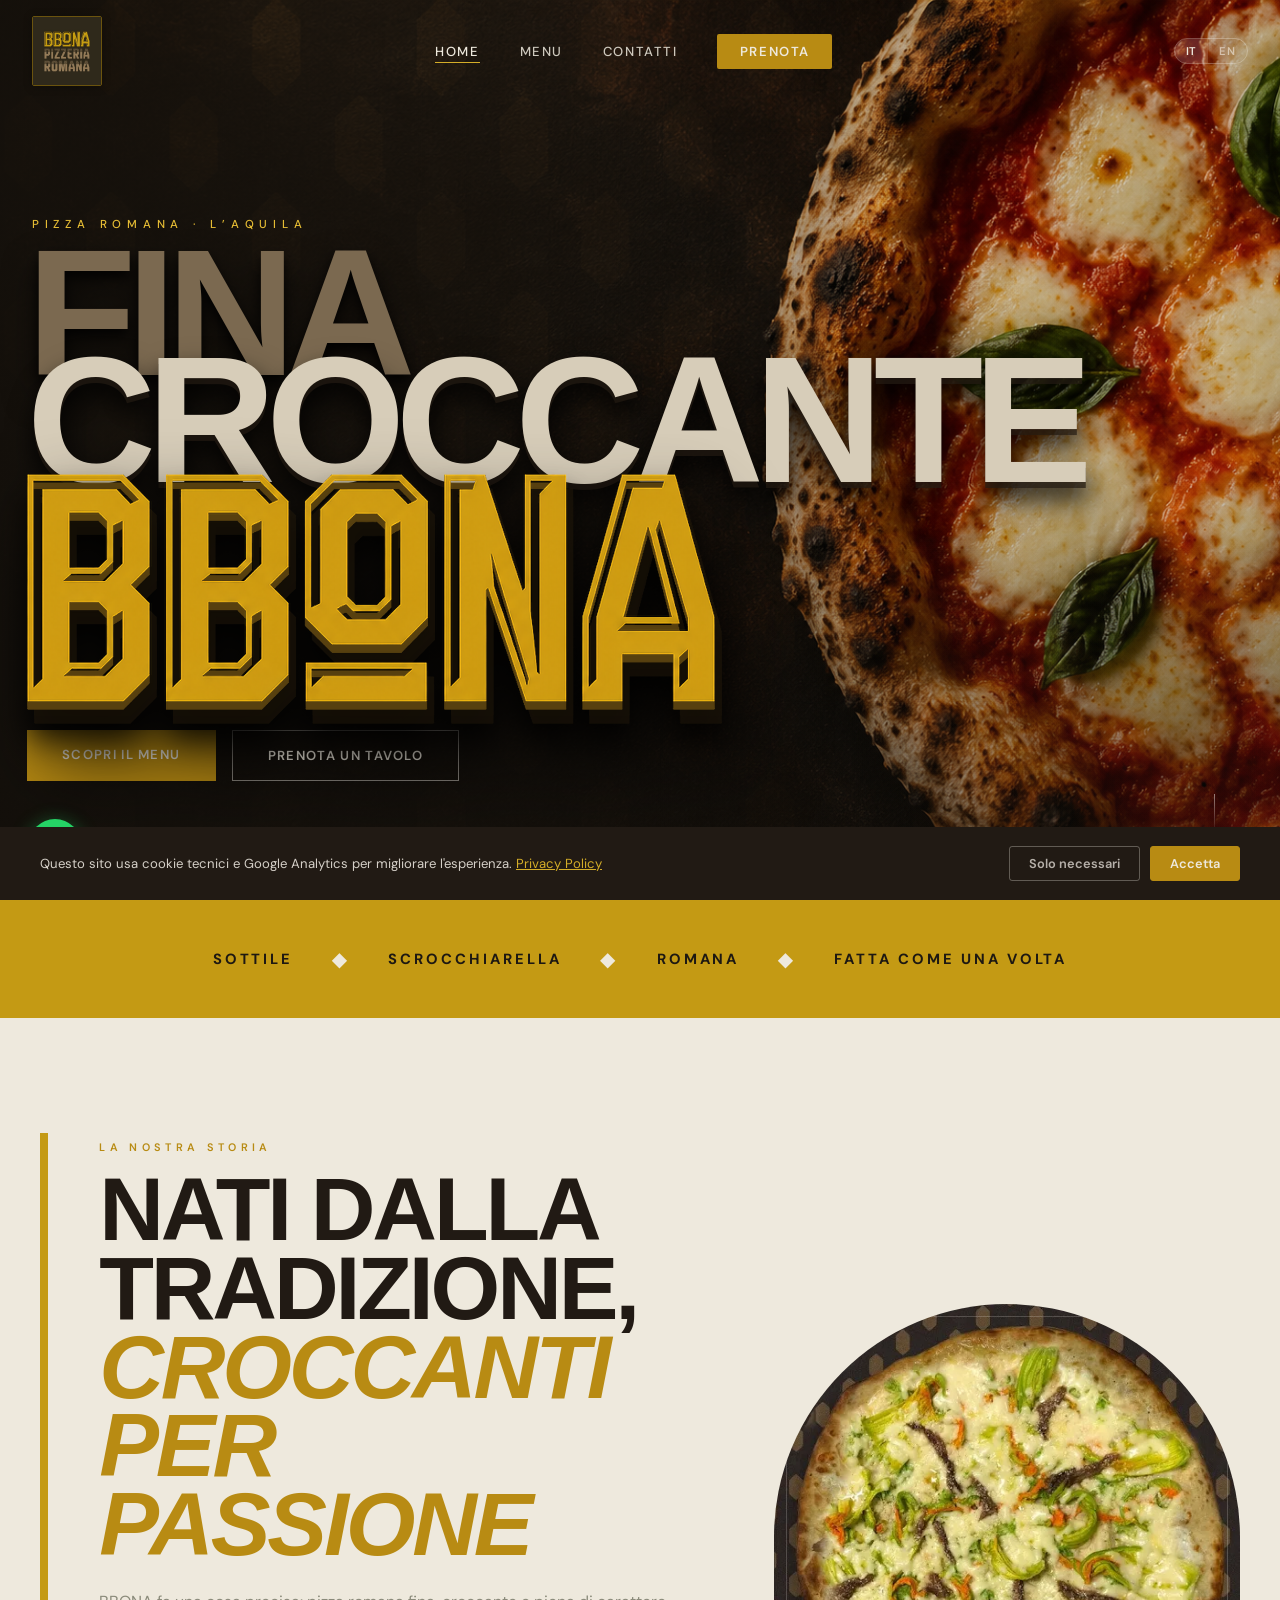
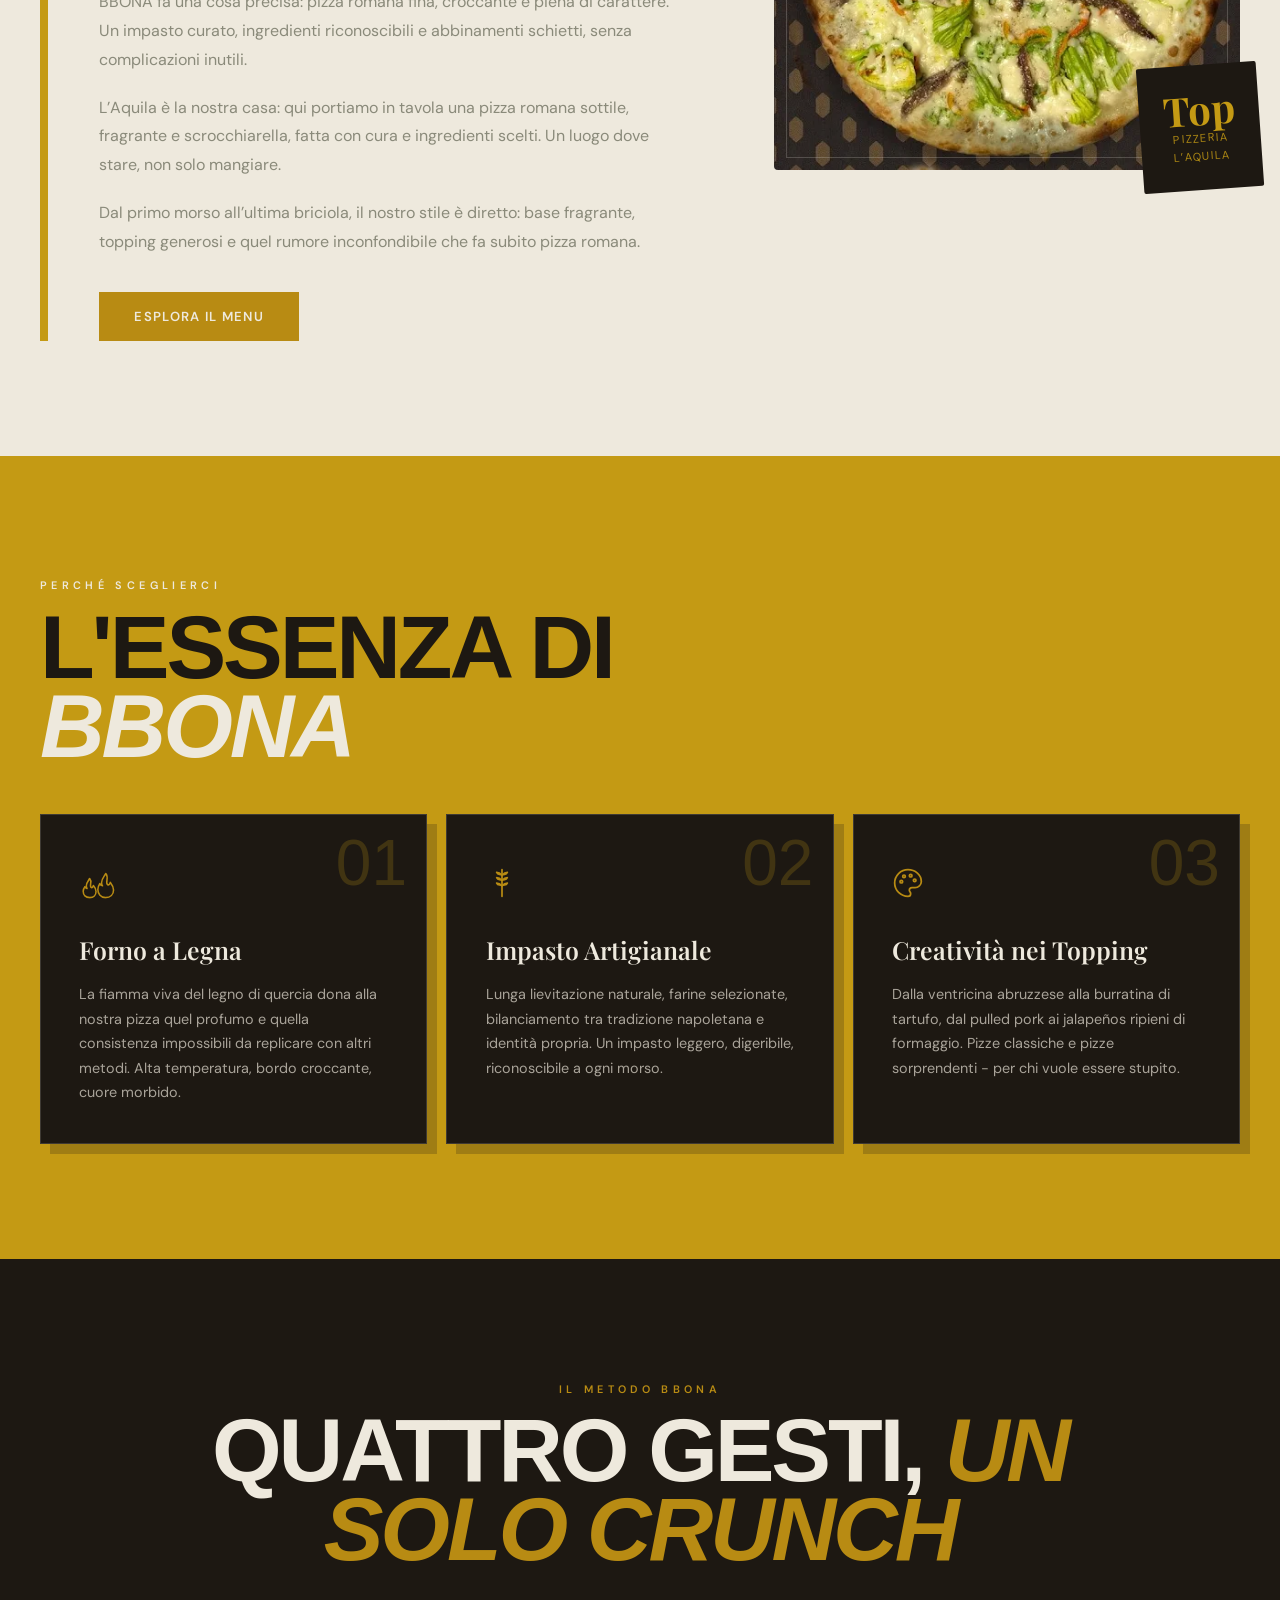
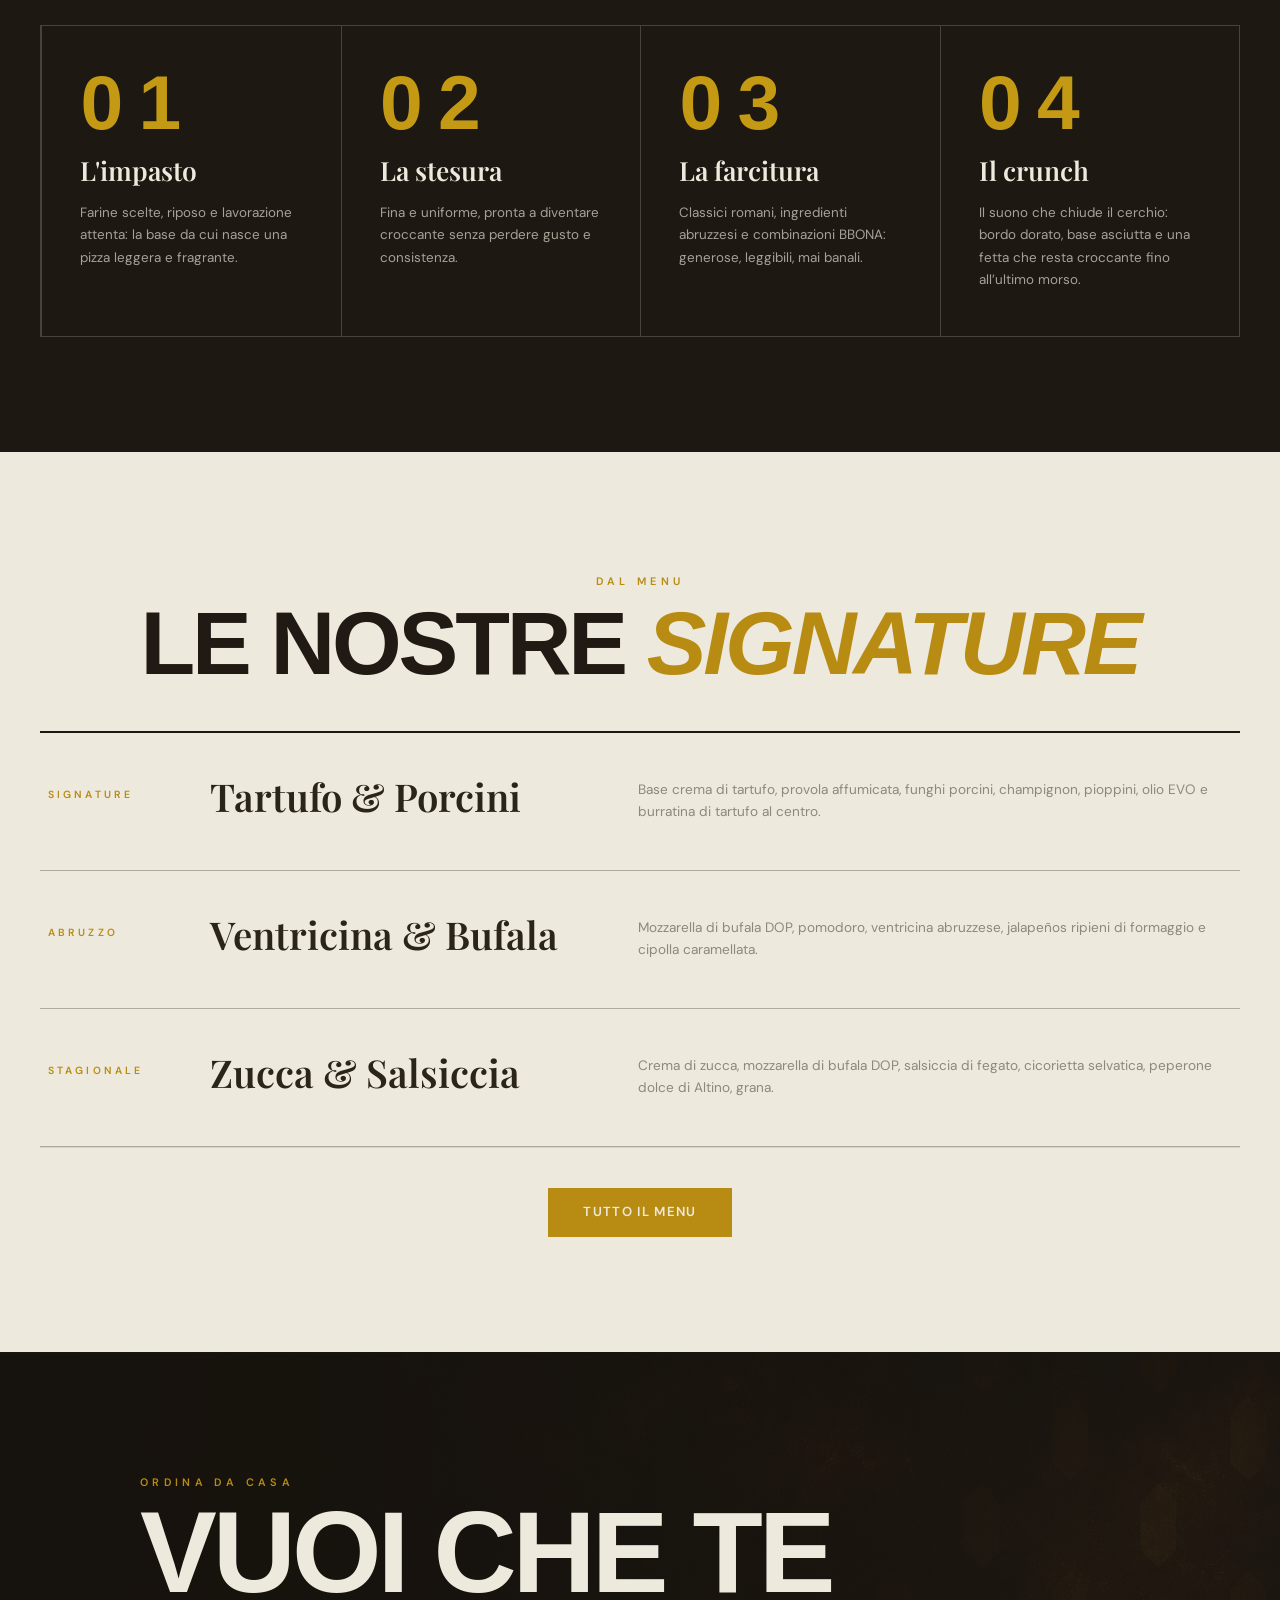
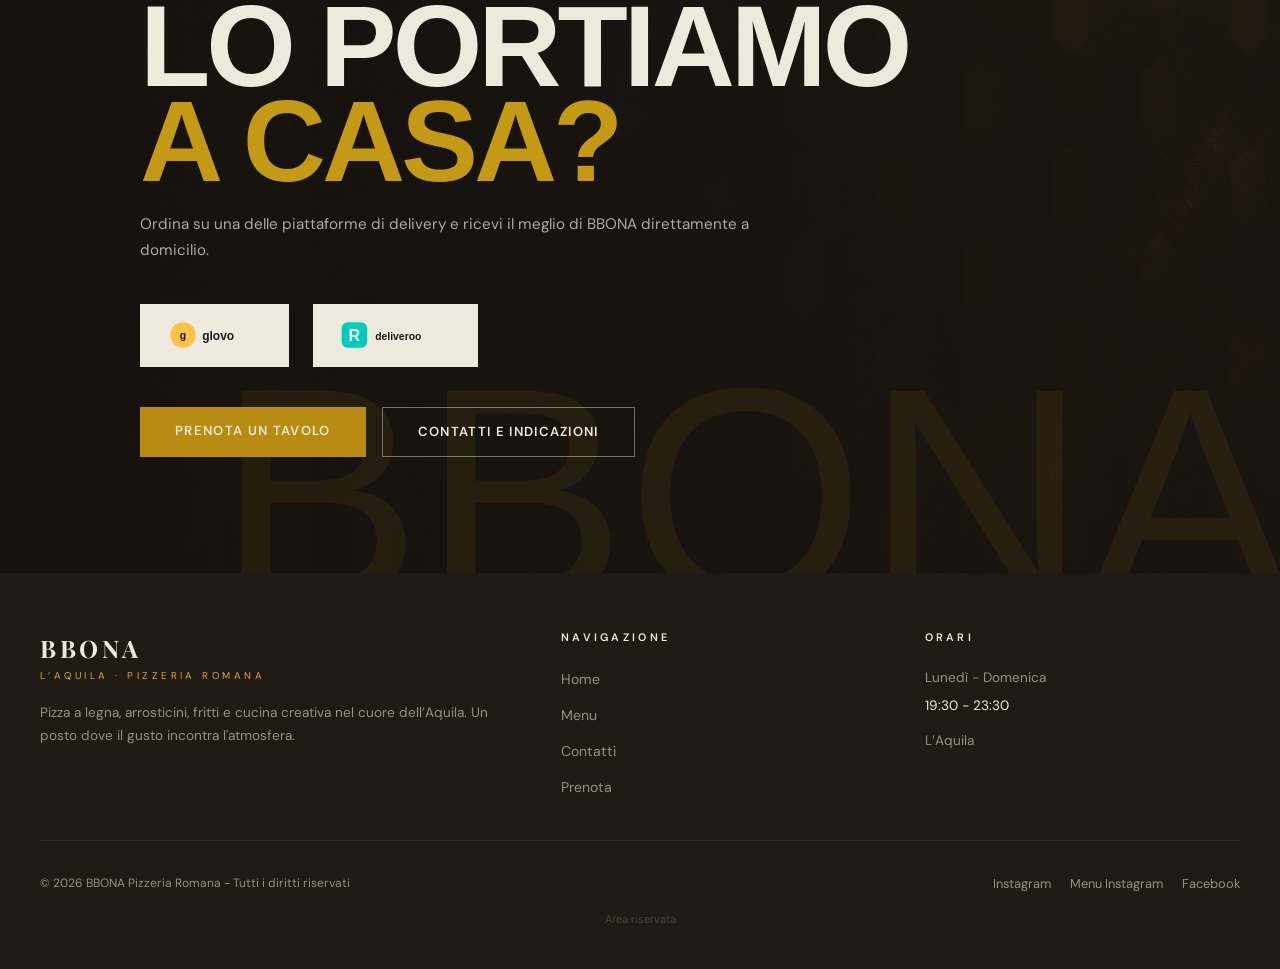
==== index.html @ 266c52f5 "Add files via upload" ====
<!DOCTYPE html>
<html lang="it">
<head>
  <meta charset="UTF-8" />
  <meta name="viewport" content="width=device-width, initial-scale=1.0" />

  <!-- SEO primario -->
  <title>BBONA Pizzeria Romana - Pizzeria Forno a Legna all’Aquila</title>
  <meta name="description" content="BBONA Pizzeria Romana: pizzeria gourmet all’Aquila. Pizza napoletana a legna, arrosticini abruzzesi, fritti e cucina creativa. Prenota chiamando il 0862 195 6991." />
  <meta name="keywords" content="pizzeria romana L'Aquila, pizza romana L'Aquila, pizza scrocchiarella, BBONA pizzeria romana" />
  <link rel="canonical" href="https://bbona-pizzeria-romana.vercel.app/index.html" />

  <!-- Open Graph (anteprima WhatsApp, Facebook, Telegram) -->
  <meta property="og:type"        content="restaurant" />
  <meta property="og:title"       content="BBONA Pizzeria Romana - Pizzeria Forno a Legna" />
  <meta property="og:description" content="Pizza napoletana a legna, arrosticini abruzzesi e cucina creativa all’Aquila." />
  <meta property="og:image"       content="https://bbona-pizzeria-romana.vercel.app/assets/home-hero-bbona.png" />
  <meta property="og:image:secure_url" content="https://bbona-pizzeria-romana.vercel.app/assets/home-hero-bbona.png" />
  <meta property="og:image:type"  content="image/jpeg" />
  <meta property="og:image:width" content="1200" />
  <meta property="og:image:height" content="630" />
  <meta property="og:url"         content="https://bbona-pizzeria-romana.vercel.app/index.html" />
  <meta property="og:locale"      content="it_IT" />
  <meta property="og:locale:alternate" content="en_US" />

  <!-- Twitter Card -->
  <meta name="twitter:card"        content="summary_large_image" />
  <meta name="twitter:title"       content="BBONA Pizzeria Romana - Pizzeria Forno a Legna" />
  <meta name="twitter:description" content="Pizza napoletana a legna e arrosticini al centro di L’Aquila." />
  <meta name="twitter:image"       content="https://bbona-pizzeria-romana.vercel.app/assets/home-hero-bbona.png" />

  <!-- Schema.org Restaurant -->
  <script type="application/ld+json">
  {
    "@context": "https://schema.org",
    "@type": "Restaurant",
    "name": "BBONA Pizzeria Romana",
    "telephone": "+3908621956991",
    "description": "Pizzeria con forno a legna, arrosticini abruzzesi e cucina creativa all’Aquila.",
    "url": "https://bbona-pizzeria-romana.vercel.app/",
    "sameAs": [
      "https://deliveroo.it/it/menu/laquila/laquila/bbona-pizzeria-romana",
      "https://glovoapp.com/it/it/laquila/stores/bbona-pizzeria-romana-qaq"
    ],
    "servesCuisine": ["Pizza Napoletana", "Cucina Abruzzese", "Cucina Italiana"],
    "priceRange": "€€",
    "address": {
      "@type": "PostalAddress",
      "addressLocality": "L’Aquila",
      "postalCode": "67100",
      "addressRegion": "Abruzzo",
      "addressCountry": "IT"
    },
    "geo": {
      "@type": "GeoCoordinates",
      "latitude": 42.3498,
      "longitude": 13.3995
    },
    "openingHoursSpecification": [
      {
        "@type": "OpeningHoursSpecification",
        "dayOfWeek": ["Monday","Tuesday","Wednesday","Thursday","Friday","Saturday","Sunday"],
        "opens": "19:30",
        "closes": "23:30"
      }
    ],
    "menu": "https://bbona-pizzeria-romana.vercel.app/menu.html",
    "acceptsReservations": true,
    "image": "https://bbona-pizzeria-romana.vercel.app/assets/home-hero-bbona.png"
  }
  </script>

  <!-- Performance: preconnect -->
  <link rel="preconnect" href="https://fonts.googleapis.com" />
  <link rel="preconnect" href="https://fonts.gstatic.com" crossorigin />
  <link rel="preconnect" href="https://www.gstatic.com" />

  <!-- Font -->
  <link rel="stylesheet" href="https://fonts.googleapis.com/css2?family=Playfair+Display:ital,wght@0,400;0,600;0,700;1,400;1,600&family=DM+Sans:wght@300;400;500;600&display=swap" />

  <!-- Stili -->
  <link rel="stylesheet" href="css/style.css?v=20260720d" />

  <!-- Preload immagine hero (above the fold) -->
  <link rel="preload" as="image" href="assets/home-hero-bbona.png" type="image/png" />
</head>
<body class="home-page">

<!-- WhatsApp button fisso -->
<a href="tel:+3908621956991" class="whatsapp-btn" aria-label="Chiama BBONA allo 0862 195 6991">
  <svg viewBox="0 0 24 24" xmlns="http://www.w3.org/2000/svg">
    <path d="M17.472 14.382c-.297-.149-1.758-.867-2.03-.967-.273-.099-.471-.148-.67.15-.197.297-.767.966-.94 1.164-.173.199-.347.223-.644.075-.297-.15-1.255-.463-2.39-1.475-.883-.788-1.48-1.761-1.653-2.059-.173-.297-.018-.458.13-.606.134-.133.298-.347.446-.52.149-.174.198-.298.298-.497.099-.198.05-.371-.025-.52-.075-.149-.669-1.612-.916-2.207-.242-.579-.487-.5-.669-.51-.173-.008-.371-.01-.57-.01-.198 0-.52.074-.792.372-.272.297-1.04 1.016-1.04 2.479 0 1.462 1.065 2.875 1.213 3.074.149.198 2.096 3.2 5.077 4.487.709.306 1.262.489 1.694.625.712.227 1.36.195 1.871.118.571-.085 1.758-.719 2.006-1.413.248-.694.248-1.289.173-1.413-.074-.124-.272-.198-.57-.347m-5.421 7.403h-.004a9.87 9.87 0 01-5.031-1.378l-.361-.214-3.741.982.998-3.648-.235-.374a9.86 9.86 0 01-1.51-5.26c.001-5.45 4.436-9.884 9.888-9.884 2.64 0 5.122 1.03 6.988 2.898a9.825 9.825 0 012.893 6.994c-.003 5.45-4.437 9.884-9.885 9.884m8.413-18.297A11.815 11.815 0 0012.05 0C5.495 0 .16 5.335.157 11.892c0 2.096.547 4.142 1.588 5.945L.057 24l6.305-1.654a11.882 11.882 0 005.683 1.448h.005c6.554 0 11.89-5.335 11.893-11.893a11.821 11.821 0 00-3.48-8.413z"/>
  </svg>
</a>

<!-- ═══ NAVBAR ═══ -->
<nav class="navbar" id="navbar">
  <a href="index.html" class="navbar__logo" aria-label="BBONA Pizzeria Romana - Home">
    <img src="assets/bbona-logo.jpg" alt="BBONA Pizzeria Romana" class="navbar__logo-img" />
  </a>
  <ul class="navbar__links" id="nav-links">
    <button class="navbar__close" id="nav-close" aria-label="Chiudi menu">&#x2715;</button>
    <li><a href="index.html" data-it="Home" data-en="Home">Home</a></li>
    <li><a href="menu.html" data-it="Menu" data-en="Menu">Menu</a></li>
    <li><a href="contatti.html" data-it="Contatti" data-en="Contact">Contatti</a></li>
    <li><a href="contatti.html" class="navbar__cta" data-it="Prenota" data-en="Book">Prenota</a></li>
  </ul>
  <div class="lang-toggle" aria-label="Scegli lingua">
    <button data-lang="it" class="active">IT</button>
    <button data-lang="en">EN</button>
  </div>
  <button class="navbar__burger" id="burger" type="button" aria-label="Apri menu" aria-controls="nav-links" aria-expanded="false">
    <span></span><span></span><span></span>
  </button>
</nav>

<!-- ═══ HERO ═══ -->
<section class="hero hero--photo" id="hero">
  <!-- WebP con fallback JPEG -->
  <style>
    .hero--photo {
      background-image: url('assets/home-hero-bbona.png');
    }
    @supports (background-image: url('x.webp')) {
      .hero--photo { background-image: url('assets/home-hero-bbona.png'); }
    }
    @media (max-width: 600px) {
      .hero--photo { background-image: url('assets/home-hero-bbona.png') !important; }
      @supports (background-image: url('x.webp')) {
        .hero--photo { background-image: url('assets/home-hero-bbona.png') !important; }
      }
    }
  </style>
  <div class="hero__overlay"></div>
  <div class="hero__content hero__content--photo">
    <h1 class="sr-only">BBONA Pizzeria Romana</h1>
    <p class="hero__eyebrow" data-it="Pizza romana · L’Aquila" data-en="Roman pizza · L’Aquila">Pizza romana · L’Aquila</p>
    <div class="bbona-hero-claim" aria-label="Fina Croccante BBONA">
      <span class="bbona-hero-claim__back" data-it="Fina" data-en="Thin">Fina</span>
      <span class="bbona-hero-claim__mid" data-it="Croccante" data-en="Crispy">Croccante</span>
      <span class="bbona-hero-claim__front" aria-label="BBONA">
        <img src="assets/bbona-wordmark-new-2k.png" alt="BBONA" class="bbona-hero-wordmark">
      </span>
    </div>
    <div class="hero__actions">
      <a href="menu.html" class="btn btn--primary" data-it="Scopri il Menu" data-en="Explore the Menu">Scopri il Menu</a>
      <a href="contatti.html" class="btn btn--outline" data-it="Prenota un Tavolo" data-en="Book a Table">Prenota un Tavolo</a>
    </div>
  </div>
  <div class="hero__scroll-hint">
    <div class="hero__scroll-line"></div>
    <span data-it="Scopri" data-en="Scroll">Scopri</span>
  </div>
</section>

<div class="bbona-manifesto" aria-label="Identità BBONA">
  <span data-it="Sottile" data-en="Thin">Sottile</span><i>◆</i>
  <span data-it="Scrocchiarella" data-en="Crispy">Scrocchiarella</span><i>◆</i>
  <span data-it="Romana" data-en="Roman">Romana</span><i>◆</i>
  <span data-it="Fatta come una volta" data-en="Made the old-fashioned way">Fatta come una volta</span>
</div>

<!-- ═══ STORIA ═══ -->
<section class="section section--mid">
  <div class="section__inner">
    <div class="storia reveal">
      <div class="storia__text">
        <span class="section__label" data-it="La nostra storia" data-en="Our Story">La nostra storia</span>
        <h2 class="section__title"><span data-it="Nati dalla tradizione," data-en="Born from tradition,">Nati dalla tradizione,</span><br><em data-it="croccanti per passione" data-en="crispy by passion">croccanti per passione</em></h2>
        <p data-it="BBONA fa una cosa precisa: pizza romana fina, croccante e piena di carattere. Un impasto curato, ingredienti riconoscibili e abbinamenti schietti, senza complicazioni inutili." data-en="BBONA does one thing with purpose: thin, crisp Roman pizza full of character. Carefully made dough, recognisable ingredients and straightforward combinations.">BBONA fa una cosa precisa: pizza romana fina, croccante e piena di carattere. Un impasto curato, ingredienti riconoscibili e abbinamenti schietti, senza complicazioni inutili.</p>
        <p data-it="L’Aquila è la nostra casa: qui portiamo in tavola una pizza romana sottile, fragrante e scrocchiarella, fatta con cura e ingredienti scelti. Un luogo dove stare, non solo mangiare." data-en="L’Aquila is our home: here we serve thin, fragrant and crispy Roman pizza, made with care and selected ingredients. A place to stay, not just eat.">L’Aquila è la nostra casa: qui portiamo in tavola una pizza romana sottile, fragrante e scrocchiarella, fatta con cura e ingredienti scelti. Un luogo dove stare, non solo mangiare.</p>
        <p data-it="Dal primo morso all’ultima briciola, il nostro stile è diretto: base fragrante, topping generosi e quel rumore inconfondibile che fa subito pizza romana." data-en="From the first bite to the last crumb, our style is direct: a fragrant base, generous toppings and that unmistakable crunch of Roman pizza.">Dal primo morso all’ultima briciola, il nostro stile è diretto: base fragrante, topping generosi e quel rumore inconfondibile che fa subito pizza romana.</p>
        <a href="menu.html" class="btn btn--primary" style="margin-top: 1rem; display: inline-block;" data-it="Esplora il Menu" data-en="Explore the Menu">Esplora il Menu</a>
      </div>
      <div class="storia__visual">
        <div class="storia__img-frame" id="pizza-frame">
          <style>
            #pizza-frame {
              background-image: url('assets/bbona-pizza.webp');
              background-size: cover;
              background-position: center;
            }
            @supports (background-image: url('x.webp')) {
              #pizza-frame { background-image: url('assets/bbona-pizza.webp'); }
            }
          </style>
        </div>
        <div class="storia__badge">
          <div class="storia__badge-num">Top</div>
          <div class="storia__badge-text"><span data-it="Pizzeria" data-en="Pizzeria">Pizzeria</span><br>L’Aquila</div>
        </div>
      </div>
    </div>
  </div>
</section>

<!-- ═══ PUNTI DI FORZA ═══ -->
<section class="section section--dark">
  <div class="section__inner">
    <div style="text-align: center; margin-bottom: 1rem;" class="reveal">
      <span class="section__label" data-it="Perché sceglierci" data-en="Why Choose Us">Perché sceglierci</span>
      <h2 class="section__title" style="color: var(--crema);"><span data-it="L'essenza di " data-en="The Essence of ">L'essenza di </span><em>BBONA</em></h2>
    </div>
    <div class="punti reveal">
      <div class="punto">
        <div class="punto__icon"><svg class="icon" style="width:2.4rem;height:1.8rem;"><use href="#icon-flames"/></svg></div>
        <h3 class="punto__title" data-it="Forno a Legna" data-en="BBONA-Fired Oven">Forno a Legna</h3>
        <p class="punto__text" data-it="La fiamma viva del legno di quercia dona alla nostra pizza quel profumo e quella consistenza impossibili da replicare con altri metodi. Alta temperatura, bordo croccante, cuore morbido." data-en="The live flame of oak wood gives our pizza an aroma and texture that other methods simply cannot replicate. High heat, crisp edge, soft center.">La fiamma viva del legno di quercia dona alla nostra pizza quel profumo e quella consistenza impossibili da replicare con altri metodi. Alta temperatura, bordo croccante, cuore morbido.</p>
      </div>
      <div class="punto">
        <div class="punto__icon"><svg class="icon"><use href="#icon-wheat"/></svg></div>
        <h3 class="punto__title" data-it="Impasto Artigianale" data-en="Artisanal Dough">Impasto Artigianale</h3>
        <p class="punto__text" data-it="Lunga lievitazione naturale, farine selezionate, bilanciamento tra tradizione napoletana e identità propria. Un impasto leggero, digeribile, riconoscibile a ogni morso." data-en="Long natural fermentation, selected flours, and a balance between Neapolitan tradition and our own identity. A light, digestible dough you recognize at every bite.">Lunga lievitazione naturale, farine selezionate, bilanciamento tra tradizione napoletana e identità propria. Un impasto leggero, digeribile, riconoscibile a ogni morso.</p>
      </div>
      <div class="punto">
        <div class="punto__icon"><svg class="icon"><use href="#icon-palette"/></svg></div>
        <h3 class="punto__title" data-it="Creatività nei Topping" data-en="Creative Toppings">Creatività nei Topping</h3>
        <p class="punto__text" data-it="Dalla ventricina abruzzese alla burratina di tartufo, dal pulled pork ai jalapeños ripieni di formaggio. Pizze classiche e pizze sorprendenti - per chi vuole essere stupito." data-en="From Abruzzo ventricina to truffle burratina, from pulled pork to cheese-filled jalapeños. Classic pizzas and unexpected creations for guests who want to be surprised.">Dalla ventricina abruzzese alla burratina di tartufo, dal pulled pork ai jalapeños ripieni di formaggio. Pizze classiche e pizze sorprendenti - per chi vuole essere stupito.</p>
      </div>
    </div>
  </div>
</section>

<!-- ═══ TIMELINE SERATA ═══ -->
<section class="section section--mid timeline-section">
  <div class="section__inner">
    <div style="text-align: center; margin-bottom: 3.5rem;" class="reveal">
      <span class="section__label" data-it="Il metodo BBONA" data-en="The BBONA method">Il metodo BBONA</span>
      <h2 class="section__title"><span data-it="Quattro gesti, " data-en="Four steps, ">Quattro gesti, </span><em data-it="un solo crunch" data-en="one unmistakable crunch">un solo crunch</em></h2>
    </div>
    <div class="timeline">
      <div class="timeline__line"></div>

      <div class="timeline__step reveal">
        <div class="timeline__marker"><svg class="icon"><use href="#icon-anchor"/></svg></div>
        <div class="timeline__time">01</div>
        <h3 class="timeline__title" data-it="L'impasto" data-en="The dough">L'impasto</h3>
        <p class="timeline__text" data-it="Farine scelte, riposo e lavorazione attenta: la base da cui nasce una pizza leggera e fragrante." data-en="Selected flours, resting time and careful preparation: the foundation of a light, fragrant pizza.">Farine scelte, riposo e lavorazione attenta: la base da cui nasce una pizza leggera e fragrante.</p>
      </div>

      <div class="timeline__step reveal">
        <div class="timeline__marker"><svg class="icon"><use href="#icon-flames"/></svg></div>
        <div class="timeline__time">02</div>
        <h3 class="timeline__title" data-it="La stesura" data-en="The shaping">La stesura</h3>
        <p class="timeline__text" data-it="Fina e uniforme, pronta a diventare croccante senza perdere gusto e consistenza." data-en="Thin and even, ready to become crisp without losing flavour or texture.">Fina e uniforme, pronta a diventare croccante senza perdere gusto e consistenza.</p>
      </div>

      <div class="timeline__step reveal">
        <div class="timeline__marker"><svg class="icon"><use href="#icon-skewer"/></svg></div>
        <div class="timeline__time">03</div>
        <h3 class="timeline__title" data-it="La farcitura" data-en="The toppings">La farcitura</h3>
        <p class="timeline__text" data-it="Classici romani, ingredienti abruzzesi e combinazioni BBONA: generose, leggibili, mai banali." data-en="Roman classics, Abruzzo ingredients and BBONA combinations: generous, clear and never ordinary.">Classici romani, ingredienti abruzzesi e combinazioni BBONA: generose, leggibili, mai banali.</p>
      </div>

      <div class="timeline__step reveal">
        <div class="timeline__marker"><svg class="icon"><use href="#icon-leaf"/></svg></div>
        <div class="timeline__time">04</div>
        <h3 class="timeline__title" data-it="Il crunch" data-en="The crunch">Il crunch</h3>
        <p class="timeline__text" data-it="Il suono che chiude il cerchio: bordo dorato, base asciutta e una fetta che resta croccante fino all’ultimo morso." data-en="The sound that completes the circle: a golden edge, dry base and a slice that stays crisp to the last bite.">Il suono che chiude il cerchio: bordo dorato, base asciutta e una fetta che resta croccante fino all’ultimo morso.</p>
      </div>
    </div>
  </div>
</section>

<!-- ═══ SPECIALITÀ IN EVIDENZA ═══ -->
<section class="section section--mid">
  <div class="section__inner">
    <div style="text-align: center; margin-bottom: 3rem;" class="reveal">
      <span class="section__label" data-it="Dal menu" data-en="From the Menu">Dal menu</span>
      <h2 class="section__title"><span data-it="Le nostre " data-en="Our ">Le nostre </span><em>signature</em></h2>
    </div>
    <div class="signature-grid reveal">
      <div class="signature-card">
        <div class="signature-card__tag">Signature</div>
        <h3 class="signature-card__title">Tartufo & Porcini</h3>
        <p class="signature-card__text">Base crema di tartufo, provola affumicata, funghi porcini, champignon, pioppini, olio EVO e burratina di tartufo al centro.</p>
      </div>
      <div class="signature-card">
        <div class="signature-card__tag">Abruzzo</div>
        <h3 class="signature-card__title">Ventricina & Bufala</h3>
        <p class="signature-card__text">Mozzarella di bufala DOP, pomodoro, ventricina abruzzese, jalapeños ripieni di formaggio e cipolla caramellata.</p>
      </div>
      <div class="signature-card">
        <div class="signature-card__tag">Stagionale</div>
        <h3 class="signature-card__title">Zucca & Salsiccia</h3>
        <p class="signature-card__text">Crema di zucca, mozzarella di bufala DOP, salsiccia di fegato, cicorietta selvatica, peperone dolce di Altino, grana.</p>
      </div>
    </div>
    <div style="text-align: center; margin-top: 2.5rem;" class="reveal">
      <a href="menu.html" class="btn btn--primary" data-it="Tutto il Menu" data-en="Full Menu">Tutto il Menu</a>
    </div>
  </div>
</section>

<!-- ═══ DELIVERY ═══ -->
<section class="delivery-section reveal">
  <div class="delivery-inner">
    <p class="section__label" style="text-align:center;" data-it="Ordina da casa" data-en="Order from Home">Ordina da casa</p>
    <h2 class="delivery-title"><span data-it="Vuoi che te lo portiamo" data-en="Want us to bring it">Vuoi che te lo portiamo</span><br><em data-it="a casa?" data-en="to your door?">a casa?</em></h2>
    <p class="delivery-sub" data-it="Ordina su una delle piattaforme di delivery e ricevi il meglio di BBONA direttamente a domicilio." data-en="Order through one of the delivery platforms and enjoy the best of BBONA at home.">Ordina su una delle piattaforme di delivery e ricevi il meglio di BBONA direttamente a domicilio.</p>
    <div class="delivery-logos">
      <a href="https://glovoapp.com/it/it/laquila/stores/bbona-pizzeria-romana-qaq" target="_blank" rel="noopener" class="delivery-logo-link" aria-label="Ordina su Glovo">
        <svg class="delivery-logo-svg" viewBox="0 0 120 40" xmlns="http://www.w3.org/2000/svg">
          <circle cx="20" cy="20" r="16" fill="#FFC244"/>
          <text x="20" y="25" text-anchor="middle" font-family="Arial Black,sans-serif" font-size="13" font-weight="900" fill="#1A1A1A">g</text>
          <text x="44" y="26" font-family="Arial Black,sans-serif" font-size="15" font-weight="900" fill="#1A1A1A">glovo</text>
        </svg>
      </a>
      <a href="https://deliveroo.it/it/menu/laquila/laquila/bbona-pizzeria-romana" target="_blank" rel="noopener" class="delivery-logo-link" aria-label="Ordina su Deliveroo">
        <svg class="delivery-logo-svg" viewBox="0 0 140 40" xmlns="http://www.w3.org/2000/svg">
          <rect x="2" y="4" width="32" height="32" rx="8" fill="#00CCBC"/>
          <text x="18" y="27" text-anchor="middle" font-family="Arial Black,sans-serif" font-size="20" font-weight="900" fill="white">R</text>
          <text x="44" y="26" font-family="Arial Black,sans-serif" font-size="13" font-weight="700" fill="#1A1A1A">deliveroo</text>
        </svg>
      </a>
    </div>
    <div class="delivery-actions">
      <a href="tel:+3908621956991" class="btn btn--primary"><span data-it="Prenota un tavolo" data-en="Book a table">Prenota un tavolo</span></a>
      <a href="contatti.html" class="btn btn--outline"><span data-it="Contatti e indicazioni" data-en="Contacts and directions">Contatti e indicazioni</span></a>
    </div>
  </div>
</section>

<!-- ═══ FOOTER ═══ -->
<footer>
  <div class="footer__inner">
    <div>
      <div class="footer__brand-name">BBONA</div>
      <div class="footer__brand-sub" data-it="L’Aquila · Pizzeria Romana" data-en="L’Aquila · Roman Pizzeria">L’Aquila · Pizzeria Romana</div>
      <p class="footer__desc" data-it="Pizza a legna, arrosticini, fritti e cucina creativa nel cuore dell’Aquila. Un posto dove il gusto incontra l'atmosfera." data-en="Roman-style pizza, arrosticini, fried specialties and creative cooking in the heart of L’Aquila. A place where flavour meets atmosphere.">Pizza a legna, arrosticini, fritti e cucina creativa nel cuore dell’Aquila. Un posto dove il gusto incontra l'atmosfera.</p>
    </div>
    <div>
      <div class="footer__col-title" data-it="Navigazione" data-en="Navigation">Navigazione</div>
      <ul class="footer__links">
        <li><a href="index.html">Home</a></li>
        <li><a href="menu.html">Menu</a></li>
        <li><a href="contatti.html" data-it="Contatti" data-en="Contact">Contatti</a></li>
        <li><a href="contatti.html" data-it="Prenota" data-en="Book">Prenota</a></li>
      </ul>
    </div>
    <div>
      <div class="footer__col-title" data-it="Orari" data-en="Hours">Orari</div>
      <div class="footer__desc">
        <p data-it="Lunedì - Domenica" data-en="Monday - Sunday">Lunedì - Domenica</p>
        <p style="color: var(--crema); margin-top: 0.3rem;">19:30 - 23:30</p>
        <p style="margin-top: 0.8rem;">L’Aquila</p>
      </div>
    </div>
  </div>
  <div class="footer__bottom">
    <span data-it="© 2026 BBONA Pizzeria Romana - Tutti i diritti riservati" data-en="© 2026 BBONA Pizzeria Romana - All rights reserved">© 2026 BBONA Pizzeria Romana - Tutti i diritti riservati</span>
    <div class="footer__social">
      <a href="https://www.instagram.com/bbona_pizzeria_romana/" target="_blank" rel="noopener">Instagram</a>
      <a href="https://www.instagram.com/bbona_pizzeria_romana/" target="_blank" rel="noopener">Menu Instagram</a>
      <a href="https://www.facebook.com/p/BBONA-Pizzeria-romana-61583268901524/" target="_blank" rel="noopener">Facebook</a>
    </div>
  </div>
  <p style="text-align:center; padding: 1rem 0 0.5rem; font-size:0.7rem; opacity:0.35;">
    <a href="admin.html" style="color:inherit;" data-it="Area riservata" data-en="Private Area">Area riservata</a>
  </p>
</footer>

<script src="js/icons.js"></script>
<script src="js/main.js?v=20260719"></script>
<script src="js/cookie-banner.js?v=20260708-analytics"></script>
<script type="module">
  import { initLangToggle, getLang, applyLang } from './js/lang.js';
  initLangToggle();
</script>
</body>
</html>
---- css/style.css ----
@import url('https://fonts.googleapis.com/css2?family=Playfair+Display:ital,wght@0,400;0,600;0,700;1,400;1,600&family=DM+Sans:wght@300;400;500;600&display=swap');

/* ===== TOKENS ===== */
:root {
  --verde-bosco:   #2B2518;
  --verde-foglia:  #B88B13;
  --verde-chiaro:  #D0A91F;
  --crema:         #EEE9DD;
  --avorio:        #F6F1E6;
  --terracotta:    #B88B13;
  --terracotta-lt: #D4AD28;
  --carbone:       #211A14;
  --bianco:        #FFFFFF;
  --grigio:        #8A8A7A;

  --ff-display: 'Playfair Display', Georgia, serif;
  --ff-body:    'DM Sans', system-ui, sans-serif;

  --max-w: 1200px;
  --radius: 4px;
  --transition: 0.35s cubic-bezier(0.25, 0.46, 0.45, 0.94);

  /* ── Logo navbar: cambia solo questo valore per ridimensionare il logo ── */
  --logo-h: 58px;
}

/* ===== RESET ===== */
*, *::before, *::after { box-sizing: border-box; margin: 0; padding: 0; }
html { scroll-behavior: smooth; }
body {
  font-family: var(--ff-body);
  background: var(--avorio);
  color: var(--carbone);
  line-height: 1.65;
  overflow-x: hidden;
  background-image: radial-gradient(circle at 1px 1px, rgba(184,139,19,.08) 1px, transparent 0);
  background-size: 24px 24px;
}
img { display: block; max-width: 100%; }
a { text-decoration: none; color: inherit; }
ul { list-style: none; }

/* ===== NAVBAR ===== */
.navbar {
  position: fixed;
  top: 0; left: 0; right: 0;
  z-index: 1000;
  padding: 1.5rem 2.5rem;
  display: flex;
  align-items: center;
  justify-content: space-between;
  transition: background var(--transition), padding var(--transition), box-shadow var(--transition);
}
.navbar.scrolled {
  background: var(--verde-bosco);
  padding: 1rem 2.5rem;
  box-shadow: 0 2px 30px rgba(0,0,0,0.25);
}
.navbar__logo {
  display: flex;
  align-items: center;
  gap: 0;
  line-height: 1;
}
.navbar__logo-img {
  height: var(--logo-h);
  width: auto;
  display: block;
  transition: opacity var(--transition), transform var(--transition);
  filter: drop-shadow(0 1px 4px rgba(0,0,0,0.35));
  border-radius: 2px;
}
.navbar__logo:hover .navbar__logo-img {
  opacity: 0.88;
  transform: scale(1.04);
}
/* nascondi testo fallback se presente */
.navbar__logo-name, .navbar__logo-sub { display: none; }
.navbar__links {
  display: flex;
  gap: 2.5rem;
  align-items: center;
}
.navbar__links a {
  color: var(--crema);
  font-size: 0.82rem;
  font-weight: 500;
  letter-spacing: 0.12em;
  text-transform: uppercase;
  position: relative;
  opacity: 0.85;
  transition: opacity var(--transition);
}
.navbar__links a::after {
  content: '';
  position: absolute;
  bottom: -3px; left: 0;
  width: 0; height: 1px;
  background: var(--terracotta-lt);
  transition: width var(--transition);
}
.navbar__links a:hover { opacity: 1; }
.navbar__links a:hover::after { width: 100%; }
.navbar__links a.active { opacity: 1; }
.navbar__links a.active::after { width: 100%; }

.navbar__cta {
  background: var(--terracotta);
  color: var(--crema) !important;
  padding: 0.55rem 1.4rem;
  border-radius: 2px;
  font-weight: 600 !important;
  opacity: 1 !important;
  transition: background var(--transition) !important;
}
.navbar__cta:hover { background: var(--terracotta-lt) !important; }
.navbar__cta::after { display: none !important; }

.navbar__burger {
  display: none;
  flex-direction: column;
  gap: 5px;
  cursor: pointer;
  padding: 4px;
}
.navbar__burger span {
  width: 26px; height: 2px;
  background: var(--crema);
  border-radius: 2px;
  transition: var(--transition);
}
/* Tasto chiudi overlay mobile - nascosto su desktop */
.navbar__close { display: none; }
.navbar__burger.open span:nth-child(1) { transform: rotate(45deg) translate(5px, 5px); }
.navbar__burger.open span:nth-child(2) { opacity: 0; }
.navbar__burger.open span:nth-child(3) { transform: rotate(-45deg) translate(5px, -5px); }

.sr-only {
  position: absolute;
  width: 1px; height: 1px;
  padding: 0; margin: -1px;
  overflow: hidden;
  clip: rect(0,0,0,0);
  white-space: nowrap;
  border: 0;
}

.hero--photo {
  background-size: cover;
  background-position: 50% 50%;
  background-repeat: no-repeat;
}
.hero--photo::before {
  content: '';
  position: absolute;
  inset: 14px;
  border: 1px solid rgba(184,146,74,0.35);
  z-index: 1;
  pointer-events: none;
}
.hero--photo .hero__overlay {
  background:
    radial-gradient(ellipse at center, rgba(5,4,3,0) 45%, rgba(5,4,3,0.35) 100%),
    linear-gradient(to bottom,
      rgba(5,4,3,0.22) 0%,
      rgba(5,4,3,0.04) 18%,
      rgba(5,4,3,0.04) 70%,
      rgba(5,4,3,0.5) 100%);
}
.hero__content--photo {
  --hero-content-lift: clamp(4rem, 10vh, 7rem);
  display: flex;
  flex-direction: column;
  justify-content: flex-end;
  min-height: 100vh;
  padding-bottom: 4rem;
  transform: translateY(calc(-1 * var(--hero-content-lift)));
}
.hero__content--photo .hero__eyebrow {
  animation: fadeUp 0.8s ease forwards 0.2s;
}
.hero__content--photo .hero__desc {
  font-size: 0.92rem;
  max-width: 440px;
  animation-delay: 0.4s;
}
.hero__content--photo .hero__actions {
  animation-delay: 0.6s;
}


.hero {
  position: relative;
  min-height: 100vh;
  display: flex;
  align-items: center;
  justify-content: center;
  overflow: hidden;
  background-color: var(--verde-bosco);
}
.hero__bg-svg {
  position: absolute;
  inset: 0;
  width: 100%; height: 100%;
  opacity: 0.12;
  pointer-events: none;
}
.hero__overlay {
  position: absolute;
  inset: 0;
  background: linear-gradient(135deg,
    rgba(27,58,45,0.95) 0%,
    rgba(27,58,45,0.75) 50%,
    rgba(45,106,79,0.6) 100%);
}
.hero__content {
  position: relative;
  z-index: 2;
  text-align: center;
  color: var(--crema);
  padding: 2rem;
  max-width: 780px;
}
.hero__eyebrow {
  font-size: 0.72rem;
  font-weight: 500;
  letter-spacing: 0.5em;
  text-transform: uppercase;
  color: var(--terracotta-lt);
  margin-bottom: 1.2rem;
  opacity: 0;
  animation: fadeUp 0.8s ease forwards 0.3s;
}
.hero__title {
  font-family: var(--ff-display);
  font-size: clamp(3.2rem, 10vw, 7rem);
  font-weight: 700;
  line-height: 0.9;
  letter-spacing: -0.02em;
  margin-bottom: 1.4rem;
  opacity: 0;
  animation: fadeUp 0.9s ease forwards 0.5s;
}
.hero__title em {
  font-style: italic;
  color: var(--terracotta-lt);
}
.hero__desc {
  font-size: 1.05rem;
  font-weight: 300;
  line-height: 1.75;
  max-width: 520px;
  margin: 0 auto 2.4rem;
  opacity: 0;
  animation: fadeUp 0.9s ease forwards 0.7s;
}
.hero__actions {
  display: flex;
  gap: 1rem;
  justify-content: center;
  flex-wrap: wrap;
  opacity: 0;
  animation: fadeUp 0.9s ease forwards 0.9s;
}

.bbona-hero-claim {
  margin: .35rem 0 1.6rem;
  color: var(--crema);
  font-family: var(--ff-display);
  font-size: clamp(1.8rem, 4vw, 3.6rem);
  font-weight: 700;
  line-height: 1;
  letter-spacing: -.025em;
  text-shadow: 0 4px 24px rgba(0,0,0,.45);
}

.bbona-manifesto {
  display: flex;
  justify-content: center;
  align-items: center;
  flex-wrap: wrap;
  gap: .9rem 1.4rem;
  padding: 1.3rem 2rem;
  background: #211a14;
  color: var(--crema);
  border-block: 1px solid rgba(212,173,40,.38);
  font-size: .75rem;
  font-weight: 700;
  letter-spacing: .18em;
  text-transform: uppercase;
}
.bbona-manifesto i { color: var(--terracotta-lt); font-style: normal; }

.timeline-section {
  background-image: linear-gradient(rgba(246,241,230,.94), rgba(246,241,230,.94)),
    radial-gradient(circle at 1px 1px, rgba(184,139,19,.32) 1px, transparent 0);
  background-size: auto, 22px 22px;
}
.btn {
  display: inline-block;
  padding: 0.85rem 2.2rem;
  font-family: var(--ff-body);
  font-size: 0.82rem;
  font-weight: 600;
  letter-spacing: 0.1em;
  text-transform: uppercase;
  border-radius: 2px;
  cursor: pointer;
  border: none;
  transition: transform var(--transition), background var(--transition), color var(--transition);
}
.btn:hover {
  transform: scale(1.035);
  box-shadow: 0 6px 24px rgba(138,90,53,0.3);
}
.btn--primary { background: var(--terracotta); color: var(--crema); }
.btn--primary:hover { background: var(--terracotta-lt); }
.btn--outline {
  background: transparent;
  color: var(--crema);
  border: 1px solid rgba(245,240,232,0.5);
}
.btn--outline:hover { border-color: var(--crema); background: rgba(245,240,232,0.08); }

.hero__scroll-hint {
  position: absolute;
  bottom: 2.5rem;
  right: 2.5rem;
  display: flex;
  flex-direction: column;
  align-items: center;
  gap: 0.5rem;
  color: rgba(245,240,232,0.55);
  font-size: 0.68rem;
  letter-spacing: 0.2em;
  text-transform: uppercase;
  animation: fadeUp 1s ease forwards 1.2s;
  opacity: 0;
}
.hero__scroll-line {
  width: 1px;
  height: 40px;
  background: linear-gradient(to bottom, rgba(245,240,232,0.5), transparent);
  animation: scrollLine 2s ease-in-out infinite 1.5s;
}

/* ===== SECTIONS ===== */
.section { padding: 6rem 2rem; }
.section--dark { background: var(--verde-bosco); color: var(--crema); }
.section--mid  { background: var(--crema); }
.section__inner { max-width: var(--max-w); margin: 0 auto; }

.section__label {
  display: inline-block;
  font-size: 0.68rem;
  font-weight: 600;
  letter-spacing: 0.4em;
  text-transform: uppercase;
  color: var(--terracotta);
  margin-bottom: 0.8rem;
}
.section--dark .section__label { color: var(--terracotta-lt); }

.section__title {
  font-family: var(--ff-display);
  font-size: clamp(2.2rem, 5vw, 3.6rem);
  font-weight: 600;
  line-height: 1.1;
  margin-bottom: 1.5rem;
}
.section__title em { font-style: italic; color: var(--terracotta); }
.section--dark .section__title em { color: var(--terracotta-lt); }

/* ===== STORIA ===== */
.storia {
  display: grid;
  grid-template-columns: 1fr 1fr;
  gap: 5rem;
  align-items: center;
}
.storia__text p {
  color: var(--grigio);
  margin-bottom: 1.2rem;
  font-size: 1rem;
  line-height: 1.8;
}
.storia--dark .storia__text p { color: rgba(245,240,232,0.75); }
.storia__visual {
  position: relative;
}
.storia__img-frame {
  position: relative;
  border-radius: 2px;
  overflow: hidden;
  aspect-ratio: 4/5;
  background: var(--verde-foglia);
  display: flex;
  align-items: center;
  justify-content: center;
}
.storia__img-frame::after {
  content: '';
  position: absolute;
  inset: 12px;
  border: 1px solid rgba(245,240,232,0.2);
  pointer-events: none;
}
.storia__icon {
  font-size: 8rem;
  opacity: 0.15;
}
.storia__badge {
  position: absolute;
  bottom: -20px; left: -20px;
  background: var(--terracotta);
  color: var(--crema);
  padding: 1.5rem;
  border-radius: 2px;
  text-align: center;
}
.storia__badge-num {
  font-family: var(--ff-display);
  font-size: 2.5rem;
  font-weight: 700;
  line-height: 1;
}
.storia__badge-text {
  font-size: 0.7rem;
  letter-spacing: 0.12em;
  text-transform: uppercase;
  opacity: 0.85;
}

/* ===== PUNTI DI FORZA ===== */
.punti {
  display: grid;
  grid-template-columns: repeat(3, 1fr);
  gap: 2px;
  margin-top: 4rem;
}
.punto {
  background: rgba(245,240,232,0.04);
  padding: 2.8rem 2.2rem;
  border-left: 1px solid rgba(245,240,232,0.1);
  transition: background var(--transition);
}
.punto:first-child { border-left: none; }
.punto:hover { background: rgba(245,240,232,0.07); }
.punto__icon { font-size: 2.2rem; margin-bottom: 1.2rem; }
.punto__title {
  font-family: var(--ff-display);
  font-size: 1.3rem;
  font-weight: 600;
  margin-bottom: 0.7rem;
  color: var(--crema);
}
.punto__text {
  font-size: 0.9rem;
  line-height: 1.7;
  color: rgba(245,240,232,0.65);
}

/* ===== TIMELINE SERATA ===== */
.timeline {
  --timeline-padding-top: 1rem;
  --timeline-step-padding-top: 0.5rem;
  --timeline-marker-size: 3.2rem;
  position: relative;
  display: grid;
  grid-template-columns: repeat(4, 1fr);
  gap: 2rem;
  padding-top: var(--timeline-padding-top);
}
.timeline__line {
  position: absolute;
  top: calc(var(--timeline-padding-top) + var(--timeline-step-padding-top) + (var(--timeline-marker-size) / 2));
  left: 8%;
  right: 8%;
  height: 1px;
  background: linear-gradient(to right,
    transparent,
    rgba(27,58,45,0.25) 10%,
    rgba(27,58,45,0.25) 90%,
    transparent);
}
.timeline__step {
  position: relative;
  text-align: center;
  padding-top: var(--timeline-step-padding-top);
}
.timeline__marker {
  width: var(--timeline-marker-size);
  height: var(--timeline-marker-size);
  border-radius: 50%;
  background: var(--avorio);
  border: 1.5px solid var(--verde-foglia);
  display: flex;
  align-items: center;
  justify-content: center;
  margin: 0 auto 1.1rem;
  color: var(--verde-foglia);
  position: relative;
  z-index: 1;
  transition: background var(--transition), color var(--transition), transform var(--transition);
}
.timeline__marker .icon { width: 1.4rem; height: 1.4rem; stroke-width: 1.4; }
.timeline__step:hover .timeline__marker {
  background: var(--verde-foglia);
  color: var(--crema);
  transform: scale(1.08);
}
.timeline__time {
  font-size: 0.7rem;
  font-weight: 600;
  letter-spacing: 0.2em;
  color: var(--terracotta);
  margin-bottom: 0.5rem;
}
.timeline__title {
  font-family: var(--ff-display);
  font-size: 1.15rem;
  font-weight: 600;
  color: var(--verde-bosco);
  margin-bottom: 0.6rem;
}
.timeline__text {
  font-size: 0.84rem;
  line-height: 1.65;
  color: var(--grigio);
}

/* ===== SIGNATURE GRID (simmetrica, fissa a 3) ===== */
.signature-grid {
  display: grid;
  grid-template-columns: repeat(3, 1fr);
  gap: 0;
  border-top: 1px solid rgba(27,58,45,0.12);
  border-bottom: 1px solid rgba(27,58,45,0.12);
}
.signature-card {
  padding: 2.4rem 2rem;
  border-left: 1px solid rgba(27,58,45,0.12);
  transition: background var(--transition);
}
.signature-card:first-child { border-left: none; }
.signature-card:hover { background: var(--crema); }
.signature-card__tag {
  font-size: 0.65rem;
  font-weight: 600;
  letter-spacing: 0.3em;
  text-transform: uppercase;
  color: var(--terracotta);
  margin-bottom: 0.8rem;
}
.signature-card__title {
  font-family: var(--ff-display);
  font-size: 1.25rem;
  font-weight: 600;
  color: var(--verde-bosco);
  margin-bottom: 0.6rem;
}
.signature-card__text {
  font-size: 0.85rem;
  color: var(--grigio);
  line-height: 1.65;
}

/* ===== QUOTE ===== */
.quote-section {
  padding: 5rem 2rem;
  background: var(--verde-foglia);
  text-align: center;
}
.quote-text {
  font-family: var(--ff-display);
  font-size: clamp(1.4rem, 3vw, 2.2rem);
  font-style: italic;
  color: var(--crema);
  max-width: 680px;
  margin: 0 auto 1.2rem;
  line-height: 1.5;
}
.quote-source {
  font-size: 0.75rem;
  letter-spacing: 0.25em;
  text-transform: uppercase;
  color: rgba(245,240,232,0.5);
}

/* ===== MENU PAGE ===== */
.menu-hero {
  background: var(--verde-bosco);
  padding: 9rem 2rem 4rem;
  text-align: center;
  color: var(--crema);
  position: relative;
  overflow: hidden;
}
.menu-hero__title {
  font-family: var(--ff-display);
  font-size: clamp(2.8rem, 6vw, 5rem);
  font-weight: 700;
  position: relative;
  z-index: 1;
}
.menu-hero__sub {
  margin-top: 1rem;
  font-size: 1rem;
  color: rgba(245,240,232,0.65);
  letter-spacing: 0.05em;
  position: relative;
  z-index: 1;
}
.menu-hero__bg-svg {
  position: absolute;
  inset: 0;
  width: 100%; height: 100%;
  opacity: 0.07;
}

.menu-filter {
  background: var(--crema);
  padding: 1.2rem 1.5rem;
  position: sticky;
  top: 65px;
  z-index: 100;
  border-bottom: 1px solid rgba(27,58,45,0.1);
}
.menu-filter__inner {
  max-width: var(--max-w);
  margin: 0 auto;
  display: flex;
  gap: 0.6rem;
  flex-wrap: nowrap;
  overflow-x: auto;
  scrollbar-width: none;
  -webkit-overflow-scrolling: touch;
  padding-bottom: 2px;
}
.menu-filter__inner::-webkit-scrollbar { display: none; }
.filter-btn {
  padding: 0.5rem 1.2rem;
  border: 1.5px solid rgba(27,58,45,0.25);
  border-radius: 100px;
  background: transparent;
  font-family: var(--ff-body);
  font-size: 0.8rem;
  font-weight: 500;
  color: var(--verde-bosco);
  cursor: pointer;
  letter-spacing: 0.05em;
  transition: all var(--transition);
  white-space: nowrap;
  flex-shrink: 0;
}
.filter-btn:hover, .filter-btn.active {
  background: var(--verde-bosco);
  border-color: var(--verde-bosco);
  color: var(--crema);
}

.menu-grid {
  max-width: var(--max-w);
  margin: 0 auto;
  padding: 3rem 2rem 6rem;
}
.menu-category {
  margin-bottom: 4rem;
}
.menu-category__title {
  font-family: var(--ff-display);
  font-size: 1.9rem;
  font-weight: 600;
  color: var(--verde-bosco);
  border-bottom: 1px solid rgba(27,58,45,0.15);
  padding-bottom: 0.8rem;
  margin-bottom: 1.8rem;
}
.menu-items {
  display: grid;
  grid-template-columns: repeat(auto-fill, minmax(300px, 1fr));
  gap: 0;
  background: transparent;
}
.menu-item {
  background: var(--avorio);
  padding: 1.6rem 1.8rem;
  border: 1px solid rgba(27,58,45,0.08);
  margin: -1px 0 0 -1px;
  transition: background var(--transition);
}
.menu-item:hover { background: var(--crema); }
.menu-item__head {
  display: flex;
  justify-content: space-between;
  align-items: flex-start;
  gap: 1rem;
  margin-bottom: 0.4rem;
  min-width: 0;
}
.menu-item__name {
  font-family: var(--ff-display);
  font-size: 1.05rem;
  font-weight: 600;
  color: var(--verde-bosco);
  flex: 1;
  min-width: 0;
}
.menu-item__price {
  font-weight: 600;
  color: var(--terracotta);
  font-size: 0.95rem;
  white-space: normal;
  overflow-wrap: anywhere;
  text-align: right;
  line-height: 1.45;
  max-width: 58%;
}
.menu-item__price:empty { display: none; }
.menu-item__desc {
  font-size: 0.82rem;
  color: var(--grigio);
  line-height: 1.6;
  overflow-wrap: anywhere;
}
.menu-item__tag {
  display: inline-block;
  margin-top: 0.6rem;
  padding: 0.15rem 0.6rem;
  border-radius: 100px;
  font-size: 0.65rem;
  font-weight: 600;
  letter-spacing: 0.06em;
  text-transform: uppercase;
  background: rgba(45,106,79,0.12);
  color: var(--verde-foglia);
}

/* ===== CONTATTI PAGE ===== */
.contatti-hero {
  background: var(--verde-bosco);
  padding: 10rem 2rem 5rem;
  text-align: center;
  color: var(--crema);
  overflow: hidden;
  position: relative;
}
.contatti-hero__bg-svg {
  position: absolute;
  inset: 0;
  width: 100%; height: 100%;
  opacity: 0.07;
}
.contatti-hero__title {
  font-family: var(--ff-display);
  font-size: clamp(2.8rem, 6vw, 5rem);
  font-weight: 700;
  position: relative;
  z-index: 1;
}
.contatti-hero__sub {
  margin-top: 1rem;
  font-size: 1rem;
  color: rgba(245,240,232,0.65);
  position: relative;
  z-index: 1;
}

/* ═══ PRENOTA HERO - il numero/azione è il protagonista ═══ */
.prenota-hero {
  background: var(--verde-bosco);
  padding: 8rem 2rem 4.5rem; /* top più alto perché ora è la prima sezione */
  text-align: center;
  position: relative;
  overflow: hidden;
}
.prenota-hero::before {
  content: '';
  position: absolute;
  top: -120px; left: 50%;
  transform: translateX(-50%);
  width: 480px; height: 480px;
  border-radius: 50%;
  background: radial-gradient(circle, rgba(212,173,40,0.16) 0%, transparent 70%);
  pointer-events: none;
}
.prenota-hero__inner {
  position: relative;
  z-index: 1;
  max-width: 620px;
  margin: 0 auto;
}
.prenota-hero__label {
  font-size: 0.68rem;
  letter-spacing: 0.4em;
  text-transform: uppercase;
  color: var(--terracotta-lt);
  margin-bottom: 1.2rem;
}
.prenota-hero__title {
  font-family: var(--ff-display);
  font-size: clamp(2.2rem, 5vw, 3.2rem);
  font-weight: 600;
  color: var(--crema);
  line-height: 1.15;
  margin-bottom: 1.2rem;
}
.prenota-hero__title em {
  font-style: italic;
  color: var(--terracotta-lt);
}
.prenota-hero__text {
  font-size: 0.95rem;
  color: rgba(245,240,232,0.65);
  line-height: 1.75;
  margin-bottom: 2.4rem;
}
.prenota-hero__btn {
  display: inline-flex;
  align-items: center;
  gap: 0.7rem;
  background: var(--terracotta);
  color: var(--crema);
  padding: 1.1rem 2.6rem;
  border-radius: 2px;
  font-family: var(--ff-display);
  font-size: 1.15rem;
  font-weight: 600;
  text-decoration: none;
  transition: background var(--transition);
}
.prenota-hero__btn:hover { background: var(--terracotta-lt); }

/* ═══ INFO STRIP - riga sottile di icone+testo, non box pesanti ═══ */
.info-strip {
  background: var(--crema);
  padding: 2.5rem 2rem;
  border-bottom: 1px solid rgba(27,58,45,0.08);
}
.info-strip__inner {
  max-width: var(--max-w);
  margin: 0 auto;
  display: grid;
  grid-template-columns: repeat(auto-fit, minmax(190px, 1fr));
  gap: 1px;
  background: rgba(27,58,45,0.08);
}
.info-pill {
  background: var(--crema);
  display: flex;
  align-items: center;
  gap: 0.9rem;
  padding: 0.5rem 1.3rem;
}
.info-pill svg {
  width: 1.3rem; height: 1.3rem;
  stroke-width: 1.4;
  color: var(--terracotta);
  flex-shrink: 0;
}
.info-pill > div { display: flex; flex-direction: column; gap: 0.15rem; min-width: 0; }
.info-pill__label {
  font-size: 0.6rem;
  font-weight: 600;
  letter-spacing: 0.18em;
  text-transform: uppercase;
  color: var(--grigio);
}
.info-pill__value {
  font-size: 0.85rem;
  color: var(--verde-bosco);
  font-weight: 500;
  line-height: 1.3;
}
.info-pill__value--links {
  display: flex;
  flex-wrap: wrap;
  gap: 0.35rem 0.75rem;
}
.info-pill__value a { color: var(--verde-foglia); }
.info-pill__value a:hover { color: var(--terracotta); }

/* ===== DELIVERY ===== */
.delivery-section {
  background: var(--crema);
  padding: 5rem 2rem;
  text-align: center;
  border-top: 1px solid rgba(27,58,45,0.08);
}
.delivery-inner {
  max-width: 640px;
  margin: 0 auto;
}
.delivery-title {
  font-family: var(--ff-display);
  font-size: clamp(1.8rem, 4vw, 2.6rem);
  font-weight: 600;
  color: var(--verde-bosco);
  line-height: 1.2;
  margin-bottom: 1rem;
}
.delivery-title em {
  font-style: italic;
  color: var(--terracotta);
}
.delivery-sub {
  font-size: 0.95rem;
  color: var(--grigio);
  line-height: 1.7;
  margin-bottom: 2.5rem;
}
.delivery-logos {
  display: flex;
  gap: 1.5rem;
  justify-content: center;
  align-items: center;
  flex-wrap: wrap;
}
.delivery-logo-link {
  display: flex;
  align-items: center;
  padding: 0.9rem 1.6rem;
  border: 1.5px solid rgba(27,58,45,0.15);
  border-radius: 8px;
  background: var(--avorio);
  transition: border-color var(--transition), transform var(--transition), box-shadow var(--transition);
  text-decoration: none;
}
.delivery-logo-link:hover {
  border-color: var(--verde-foglia);
  transform: translateY(-3px);
  box-shadow: 0 8px 24px rgba(27,58,45,0.12);
}
.delivery-logo-svg {
  height: 32px;
  width: auto;
}
.delivery-note {
  margin-top: 1.5rem;
  font-size: 0.72rem;
  color: rgba(138,138,122,0.6);
  font-style: italic;
}

/* ===== FAQ ===== */
.faq-section {
  background: var(--avorio);
  padding: 5rem 2rem;
}
.faq-inner {
  max-width: 720px;
  margin: 0 auto;
}
.faq-list {
  display: flex;
  flex-direction: column;
  gap: 0;
  border-top: 1px solid rgba(27,58,45,0.12);
}
.faq-item {
  border-bottom: 1px solid rgba(27,58,45,0.12);
}
.faq-q {
  width: 100%;
  display: flex;
  align-items: center;
  justify-content: space-between;
  padding: 1.3rem 0.2rem;
  background: transparent;
  border: none;
  cursor: pointer;
  font-family: var(--ff-display);
  font-size: 1.05rem;
  font-weight: 600;
  color: var(--verde-bosco);
  text-align: left;
  gap: 1rem;
  transition: color var(--transition);
}
.faq-q:hover { color: var(--terracotta); }
.faq-icon {
  width: 1.1rem; height: 1.1rem;
  stroke-width: 1.5;
  color: var(--terracotta);
  flex-shrink: 0;
  transition: transform var(--transition);
}
.faq-item.open .faq-icon { transform: rotate(180deg); }
.faq-a {
  max-height: 0;
  overflow: hidden;
  transition: max-height 0.4s ease, padding 0.3s ease;
  padding: 0 0.2rem;
}
.faq-item.open .faq-a {
  max-height: 200px;
  padding: 0 0.2rem 1.3rem;
}
.faq-a p {
  font-size: 0.92rem;
  line-height: 1.75;
  color: var(--grigio);
}
.faq-a a { color: var(--verde-foglia); }
.faq-a a:hover { color: var(--terracotta); }

.btn--faq-prenota {
  display: inline-flex;
  align-items: center;
  gap: 0.6rem;
  background: transparent;
  border: 1.5px solid var(--verde-bosco);
  color: var(--verde-bosco);
  padding: 0.7rem 1.8rem;
  border-radius: 2px;
  font-family: var(--ff-body);
  font-size: 0.82rem;
  font-weight: 600;
  letter-spacing: 0.08em;
  text-transform: uppercase;
  text-decoration: none;
  transition: background var(--transition), color var(--transition), transform var(--transition), box-shadow var(--transition);
}
.btn--faq-prenota:hover {
  background: var(--verde-bosco);
  color: var(--crema);
  transform: scale(1.03);
  box-shadow: 0 6px 20px rgba(27,58,45,0.2);
}

/* ===== MAP ===== */
.mappa-section {
  background: var(--crema);
  padding: 4rem 2rem;
}
.mappa-section__inner { max-width: var(--max-w); margin: 0 auto; }
.mappa-frame {
  border-radius: 2px;
  overflow: hidden;
  height: 420px;
}
.mappa-frame iframe {
  width: 100%;
  height: 100%;
  border: none;
  filter: saturate(0.7) contrast(1.05);
}

/* ===== FOOTER ===== */
footer {
  background: var(--carbone);
  color: rgba(245,240,232,0.55);
  padding: 3.5rem 2rem 2rem;
}
.footer__inner {
  max-width: var(--max-w);
  margin: 0 auto;
  display: grid;
  grid-template-columns: 1.5fr 1fr 1fr;
  gap: 3rem;
  padding-bottom: 2.5rem;
  border-bottom: 1px solid rgba(245,240,232,0.08);
  margin-bottom: 2rem;
}
.footer__brand-name {
  font-family: var(--ff-display);
  font-size: 1.5rem;
  font-weight: 700;
  color: var(--crema);
  letter-spacing: 0.15em;
}
.footer__brand-sub {
  font-size: 0.62rem;
  letter-spacing: 0.35em;
  text-transform: uppercase;
  color: var(--terracotta-lt);
  margin-bottom: 1rem;
}
.footer__desc {
  font-size: 0.85rem;
  line-height: 1.7;
}
.footer__col-title {
  font-size: 0.68rem;
  font-weight: 600;
  letter-spacing: 0.3em;
  text-transform: uppercase;
  color: var(--crema);
  margin-bottom: 1.2rem;
}
.footer__links { display: flex; flex-direction: column; gap: 0.6rem; }
.footer__links a {
  font-size: 0.88rem;
  transition: color var(--transition);
}
.footer__links a:hover { color: var(--terracotta-lt); }
.footer__bottom {
  max-width: var(--max-w);
  margin: 0 auto;
  display: flex;
  justify-content: space-between;
  align-items: center;
  font-size: 0.75rem;
}
.footer__social { display: flex; gap: 1.2rem; }
.footer__social a { font-size: 0.8rem; transition: color var(--transition); }
.footer__social a:hover { color: var(--crema); }

/* ===== ANIMATIONS ===== */
@keyframes fadeUp {
  from { opacity: 0; transform: translateY(28px); }
  to   { opacity: 1; transform: translateY(0); }
}
@keyframes scrollLine {
  0%   { transform: scaleY(0); transform-origin: top; }
  50%  { transform: scaleY(1); transform-origin: top; }
  51%  { transform: scaleY(1); transform-origin: bottom; }
  100% { transform: scaleY(0); transform-origin: bottom; }
}

.reveal {
  opacity: 0;
  transform: translateY(30px);
  transition: opacity 0.7s ease, transform 0.7s ease;
}
.reveal.visible {
  opacity: 1;
  transform: none;
}

/* ===== ICONE SVG ===== */
.icon {
  width: 1em;
  height: 1em;
  stroke: currentColor;
  fill: none;
  stroke-width: 1.6;
  stroke-linecap: round;
  stroke-linejoin: round;
  vertical-align: -0.15em;
}
.punto__icon .icon, .info-card__icon .icon { width: 2rem; height: 2rem; stroke-width: 1.3; color: var(--terracotta); }

/* ===== ADMIN ===== */
.admin-login {
  min-height: 100vh;
  display: flex;
  align-items: center;
  justify-content: center;
  background: var(--verde-bosco);
  padding: 2rem;
}
.admin-login__box {
  background: var(--avorio);
  border-radius: 4px;
  padding: 3rem 2.5rem;
  width: 100%;
  max-width: 380px;
  text-align: center;
}
.admin-login__logo {
  font-family: var(--ff-display);
  font-size: 1.8rem;
  font-weight: 700;
  color: var(--verde-bosco);
  letter-spacing: 0.15em;
  margin-bottom: 0.3rem;
}
.admin-login__sub {
  font-size: 0.68rem;
  letter-spacing: 0.25em;
  text-transform: uppercase;
  color: var(--terracotta);
  margin-bottom: 2.2rem;
}
.admin-field {
  text-align: left;
  margin-bottom: 1.2rem;
}
.admin-field label {
  display: block;
  font-size: 0.72rem;
  font-weight: 600;
  letter-spacing: 0.08em;
  text-transform: uppercase;
  color: var(--grigio);
  margin-bottom: 0.5rem;
}
.admin-field input {
  width: 100%;
  padding: 0.75rem 1rem;
  border: 1.5px solid rgba(27,58,45,0.2);
  border-radius: 4px;
  font-family: var(--ff-body);
  font-size: 0.95rem;
  background: var(--bianco);
  color: var(--carbone);
  transition: border-color var(--transition);
}
.admin-field input:focus {
  outline: none;
  border-color: var(--verde-foglia);
}
.admin-login__btn {
  width: 100%;
  margin-top: 0.5rem;
}
.admin-login__error {
  color: #B23A3A;
  font-size: 0.82rem;
  margin-top: 1rem;
  display: none;
}
.admin-login__error.show { display: block; }
.admin-login__hint {
  margin-top: 1.5rem;
  font-size: 0.74rem;
  color: var(--grigio);
}

.admin-bar {
  background: var(--verde-bosco);
  color: var(--crema);
  padding: 1.1rem 2rem;
  display: flex;
  align-items: center;
  justify-content: space-between;
  position: sticky;
  top: 0;
  z-index: 500;
}
.admin-bar__title {
  font-family: var(--ff-display);
  font-size: 1.2rem;
  font-weight: 600;
  letter-spacing: 0.08em;
}
.admin-bar__actions { display: flex; gap: 0.8rem; align-items: center; }
.admin-btn {
  padding: 0.5rem 1.1rem;
  border-radius: 4px;
  font-size: 0.78rem;
  font-weight: 600;
  letter-spacing: 0.04em;
  cursor: pointer;
  border: 1px solid rgba(245,240,232,0.3);
  background: transparent;
  color: var(--crema);
  transition: all var(--transition);
  font-family: var(--ff-body);
}
.admin-btn:hover { background: rgba(245,240,232,0.1); }
.admin-btn--primary {
  background: var(--terracotta);
  border-color: var(--terracotta);
}
.admin-btn--primary:hover { background: var(--terracotta-lt); }
.admin-btn--danger {
  border-color: rgba(178,58,58,0.5);
  color: #E08585;
}
.admin-btn--danger:hover { background: rgba(178,58,58,0.15); }

.admin-toast {
  position: fixed;
  bottom: 2rem;
  left: 50%;
  transform: translateX(-50%) translateY(20px);
  background: var(--verde-bosco);
  color: var(--crema);
  padding: 0.9rem 1.8rem;
  border-radius: 4px;
  font-size: 0.85rem;
  font-weight: 500;
  opacity: 0;
  pointer-events: none;
  transition: all 0.3s ease;
  z-index: 2000;
  box-shadow: 0 10px 40px rgba(0,0,0,0.3);
}
.admin-toast.show {
  opacity: 1;
  transform: translateX(-50%) translateY(0);
}

.admin-wrap {
  max-width: var(--max-w);
  margin: 0 auto;
  padding: 2.5rem 2rem 6rem;
}
.admin-add-cat {
  background: var(--crema);
  border-radius: 4px;
  padding: 1.5rem;
  margin-bottom: 2rem;
  display: flex;
  gap: 0.8rem;
  align-items: flex-end;
  flex-wrap: wrap;
}
.admin-add-cat .admin-field { margin-bottom: 0; flex: 1; min-width: 180px; }

.admin-category {
  background: var(--avorio);
  border: 1px solid rgba(27,58,45,0.1);
  border-radius: 4px;
  margin-bottom: 1.5rem;
  overflow: hidden;
}
.admin-category__head {
  background: var(--crema);
  padding: 1rem 1.5rem;
  display: flex;
  align-items: center;
  gap: 1rem;
}
.admin-cat-reorder, .admin-item-reorder {
  display: flex;
  flex-direction: column;
  gap: 2px;
  flex-shrink: 0;
}
.admin-reorder-btn {
  background: var(--avorio);
  border: 1px solid rgba(27,58,45,0.15);
  border-radius: 3px;
  color: var(--verde-bosco);
  cursor: pointer;
  font-size: 0.6rem;
  line-height: 1;
  padding: 0.25rem 0.4rem;
  transition: all var(--transition);
}
.admin-reorder-btn:hover:not(:disabled) {
  background: var(--verde-foglia);
  border-color: var(--verde-foglia);
  color: var(--crema);
}
.admin-reorder-btn:disabled {
  opacity: 0.25;
  cursor: not-allowed;
}
.admin-reorder-btn--xs { font-size: 0.55rem; padding: 0.18rem 0.32rem; }
.admin-category__head input {
  font-family: var(--ff-display);
  font-size: 1.2rem;
  font-weight: 600;
  color: var(--verde-bosco);
  border: none;
  background: transparent;
  flex: 1;
  padding: 0.2rem;
  border-bottom: 1px dashed transparent;
}
.admin-category__head input:focus {
  outline: none;
  border-bottom-color: var(--terracotta);
}
.admin-items { padding: 1rem 1.5rem; display: flex; flex-direction: column; gap: 0.8rem; }
.admin-item {
  display: grid;
  grid-template-columns: 32px 2fr 1fr 90px 2fr auto;
  gap: 0.7rem;
  align-items: center;
  padding: 0.7rem;
  background: var(--crema);
  border-radius: 4px;
}
.admin-item input, .admin-item select {
  width: 100%;
  padding: 0.5rem 0.7rem;
  border: 1px solid rgba(27,58,45,0.15);
  border-radius: 3px;
  font-family: var(--ff-body);
  font-size: 0.85rem;
  background: var(--bianco);
}
.admin-item input:focus, .admin-item select:focus { outline: none; border-color: var(--verde-foglia); }
.admin-item-remove {
  background: transparent;
  border: none;
  color: var(--grigio);
  cursor: pointer;
  font-size: 1rem;
  padding: 0.4rem;
  transition: color var(--transition);
}
.admin-item-remove:hover { color: #B23A3A; }
.admin-add-item-btn {
  align-self: flex-start;
  margin-top: 0.3rem;
  background: transparent;
  border: 1px dashed rgba(27,58,45,0.3);
  border-radius: 4px;
  padding: 0.6rem 1.2rem;
  color: var(--verde-foglia);
  font-size: 0.82rem;
  font-weight: 600;
  cursor: pointer;
  transition: all var(--transition);
}
.admin-add-item-btn:hover { border-color: var(--verde-foglia); background: rgba(45,106,79,0.06); }
.admin-cat-remove {
  background: transparent;
  border: none;
  color: var(--grigio);
  cursor: pointer;
  font-size: 0.78rem;
  font-weight: 600;
  letter-spacing: 0.05em;
  text-transform: uppercase;
  padding: 0.4rem 0.6rem;
  transition: color var(--transition);
}
.admin-cat-remove:hover { color: #B23A3A; }

@media (max-width: 900px) {
  .admin-item { grid-template-columns: 32px 1fr 1fr; }
  .admin-item input:nth-child(5) { grid-column: 1 / -1; }
  .info-strip__inner { grid-template-columns: 1fr 1fr; }
}

/* Posizione finale del titolo nella hero home */
.home-page .bbona-hero-claim {
  transform: translateX(clamp(.75rem, 2vw, 1.5rem));
}

@media (max-width: 800px) {
  .home-page .bbona-hero-claim {
    transform: translateX(.5rem);
    width: min(25rem, calc(100vw - 4rem));
  }
  .home-page .bbona-hero-claim__front {
    width: 100%;
  }
}

/* ═══════════════════════════════════════════════════════════════
   BBONA 2026 — identità editoriale
   Griglia, fotografia e tipografia ispirate al menu del locale.
   ═══════════════════════════════════════════════════════════════ */
body.home-page,
body.menu-page,
body.contacts-page {
  --ink: #1d1812;
  --paper: #eee9dd;
  --mustard: #c49a14;
  --smoke: #332b20;
  background-color: var(--paper);
  background-image: none;
}

body:not(.admin-page) .navbar {
  padding: 1rem 2rem;
  mix-blend-mode: normal;
}
body:not(.admin-page) .navbar.scrolled {
  background: rgba(29,24,18,.94);
  backdrop-filter: blur(12px);
  border-bottom: 1px solid rgba(196,154,20,.35);
}
body:not(.admin-page) .navbar__logo-img {
  width: 70px;
  height: 70px;
  object-fit: cover;
  border: 1px solid rgba(196,154,20,.5);
}

.home-page .hero {
  min-height: 92vh;
  justify-content: flex-start;
  background-position: center;
}
.home-page .hero--photo::before {
  inset: 92px 24px 24px;
  border-color: rgba(238,233,221,.26);
}
.home-page .hero--photo .hero__overlay {
  background: linear-gradient(90deg, rgba(20,16,11,.9) 0%, rgba(20,16,11,.62) 39%, rgba(20,16,11,.08) 70%),
              linear-gradient(0deg, rgba(20,16,11,.45), transparent 45%);
}
.home-page .hero__content--photo {
  justify-content: center;
  align-items: flex-start;
  text-align: left;
  max-width: 980px;
  margin-left: clamp(.4rem,1.4vw,1.4rem);
  padding: 10rem 2rem 4rem clamp(.35rem,.7vw,.7rem);
  transform: none;
}
.home-page .hero__eyebrow { color: #e5bc34; margin-bottom: 1rem; }
.home-page .bbona-hero-claim {
  max-width: 620px;
  font-family: Impact, 'Arial Narrow', sans-serif;
  font-size: clamp(4.2rem,10vw,9rem);
  font-weight: 900;
  line-height: .77;
  letter-spacing: -.055em;
  text-transform: uppercase;
  text-wrap: balance;
}
.home-page .hero__actions { justify-content: flex-start; }
.home-page .btn { border-radius: 0; }

.bbona-manifesto {
  min-height: 74px;
  background: var(--mustard);
  color: var(--ink);
  border: 0;
  font-size: .78rem;
}
.bbona-manifesto i { color: var(--paper); }

.bbona-photo-ribbon {
  display: grid;
  grid-template-columns: 1fr 2.2fr 1.1fr;
  grid-template-rows: 310px 76px;
  gap: 10px;
  padding: 10px;
  background: var(--ink);
}
.bbona-photo-ribbon > div { overflow: hidden; background-size: cover; background-position: center; }
.bbona-photo-ribbon__logo { background: var(--smoke); padding: 3rem; display:grid; place-items:center; }
.bbona-photo-ribbon__logo img { width: min(100%,240px); aspect-ratio:1; object-fit:cover; }
.bbona-photo-ribbon__pizza { background-position:center; }
.bbona-photo-ribbon__word {
  grid-column: 1 / -1;
  display:flex;
  align-items:center;
  white-space:nowrap;
  color:var(--paper);
  font-family:Impact,'Arial Narrow',sans-serif;
  font-size:clamp(3.1rem,8vw,7rem);
  line-height:.8;
  letter-spacing:.12em;
  transform:translateY(7px);
}

.home-page .section { padding-block: clamp(5rem,9vw,9rem); }
.home-page .storia { grid-template-columns: 1.15fr .85fr; gap: clamp(3rem,8vw,8rem); }
.home-page .storia__text { border-left: 8px solid var(--mustard); padding-left: clamp(1.5rem,4vw,4rem); }
.home-page .section__title {
  font-family: Impact,'Arial Narrow',sans-serif;
  font-size: clamp(3.4rem,7vw,6.8rem);
  line-height: .88;
  letter-spacing: -.035em;
  text-transform: uppercase;
}
.home-page .storia__img-frame { aspect-ratio: 1; border-radius: 50% 50% 4px 4px; }
.home-page .storia__badge { left:auto; right:-20px; background:var(--ink); color:var(--mustard); transform:rotate(-4deg); }

.home-page .section--dark { background: var(--mustard); color: var(--ink); }
.home-page .section--dark .section__title,
.home-page .punto__title { color: var(--ink) !important; }
.home-page .section--dark .section__label,
.home-page .section--dark .section__title em { color: var(--paper); }
.home-page .punti { gap:0; border-block:2px solid var(--ink); }
.home-page .punto { background:transparent; border-left:2px solid var(--ink); padding:3rem 2.4rem; }
.home-page .punto:first-child { border-left:0; }
.home-page .punto__icon { color: var(--ink); }
.home-page .punto__text { color:rgba(29,24,18,.75); }

.home-page .timeline-section { background: var(--ink); color: var(--paper); }
.home-page .timeline-section .section__title { color:var(--paper); max-width:900px; margin-inline:auto; }
.home-page .timeline { gap:0; border:1px solid rgba(238,233,221,.2); padding:0; }
.home-page .timeline__line,
.home-page .timeline__marker { display:none; }
.home-page .timeline__step { text-align:left; padding:2.4rem; min-height:310px; border-left:1px solid rgba(238,233,221,.2); }
.home-page .timeline__step:first-of-type { border-left:0; }
.home-page .timeline__time { font-family:Impact,sans-serif; font-size:4.8rem; line-height:1; color:var(--mustard); }
.home-page .timeline__title { color:var(--paper); font-size:1.65rem; }
.home-page .timeline__text { color:rgba(238,233,221,.66); }

.home-page .quote-section {
  background: var(--paper);
  color: var(--ink);
  border-block: 12px solid var(--mustard);
  padding: clamp(5rem,10vw,10rem) 2rem;
}
.home-page .quote-text { font-family:Impact,'Arial Narrow',sans-serif; font-style:normal; text-transform:uppercase; font-size:clamp(2.7rem,7vw,6.5rem); line-height:.94; max-width:1100px; }
.home-page .signature-grid { display:flex; flex-direction:column; gap:0; border-top:2px solid var(--ink); }
.home-page .signature-card { display:grid; grid-template-columns:130px 1fr 1.5fr; align-items:center; gap:2rem; padding:2rem .5rem; border:0; border-bottom:1px solid rgba(29,24,18,.3); background:transparent; }
.home-page .signature-card__title { font-size:clamp(1.5rem,3vw,2.6rem); }

.home-page .delivery-section { background:var(--mustard); }
.home-page .delivery-logo-link { background:var(--paper); border:2px solid var(--ink); border-radius:0; box-shadow:8px 8px 0 var(--ink); }

/* MENU — carta editoriale, senza card */
.menu-page .menu-hero {
  min-height: 62vh;
  padding: 10rem 2rem 5rem;
  display:flex;
  flex-direction:column;
  justify-content:flex-end;
  align-items:flex-start;
  background: linear-gradient(90deg,rgba(20,16,11,.76),rgba(20,16,11,.08)), url('../assets/menu-hero-bbona.png') center 35%/cover;
}
.menu-page .menu-hero__bg-svg { display:none; }
.menu-page .menu-hero__title { font-family:Impact,'Arial Narrow',sans-serif; font-size:clamp(5rem,14vw,12rem); line-height:.75; text-transform:uppercase; }
.menu-page .menu-hero__sub { color:var(--paper); margin-top:2rem; letter-spacing:.16em; text-transform:uppercase; }
.menu-page .menu-wrap { max-width:1280px; padding-inline:clamp(1rem,4vw,4rem); }
.menu-page .filter-bar { justify-content:flex-start; border-block:1px solid var(--ink); padding-block:1rem; position:sticky; top:90px; background:rgba(238,233,221,.96); z-index:20; }
.menu-page .filter-btn { border-radius:0; border:0; border-right:1px solid rgba(29,24,18,.25); background:transparent; color:var(--ink); }
.menu-page .filter-btn.active { background:var(--ink); color:var(--paper); }
.menu-page .menu-category { padding:clamp(4rem,8vw,8rem) 0; border-bottom:8px solid var(--mustard); }
.menu-page .menu-category__title { font-family:Impact,'Arial Narrow',sans-serif; font-size:clamp(3rem,7vw,6.2rem); text-transform:uppercase; color:var(--ink); }
.menu-page .menu-items { display:grid; grid-template-columns:repeat(2,minmax(0,1fr)); gap:0 4rem; }
.menu-page .menu-item { border:0; border-top:1px solid rgba(29,24,18,.3); padding:1.5rem 0; background:transparent; }
.menu-page .menu-item__name { font-family:var(--ff-display); font-size:1.25rem; font-weight:700; }
.menu-page .menu-item__price { color:var(--ink); background:var(--mustard); padding:.15rem .45rem; }
.menu-page .menu-item__tag { background:transparent; border:1px solid var(--mustard); color:var(--ink); border-radius:0; }

/* CONTATTI — numero e mappa come manifesto */
.contacts-page .prenota-hero {
  min-height:75vh;
  display:grid;
  place-items:end start;
  padding:10rem clamp(2rem,8vw,9rem) 6rem;
  text-align:left;
  background: linear-gradient(90deg,rgba(20,16,11,.9),rgba(20,16,11,.25)), url('../assets/bbona-hero.jpg') center/cover;
}
.contacts-page .prenota-hero::before { display:none; }
.contacts-page .prenota-hero__inner { margin:0; max-width:760px; }
.contacts-page .prenota-hero__title { font-family:Impact,'Arial Narrow',sans-serif; font-size:clamp(4.5rem,11vw,9rem); line-height:.8; text-transform:uppercase; }
.contacts-page .prenota-hero__title em { color:var(--mustard); font-style:normal; }
.contacts-page .prenota-hero__btn { border-radius:0; background:var(--mustard); color:var(--ink); font-family:Impact,sans-serif; font-size:1.35rem; letter-spacing:.05em; box-shadow:8px 8px 0 var(--paper); }
.contacts-page .info-strip { background:var(--mustard); border:0; }
.contacts-page .info-strip__inner { max-width:1280px; }
.contacts-page .info-pill { border-color:rgba(29,24,18,.35); }
.contacts-page .mappa-section { background:var(--ink); color:var(--paper); }
.contacts-page .mappa-section .section__title { color:var(--paper); }
.contacts-page .map-frame { filter:grayscale(1) contrast(1.1); border:10px solid var(--mustard); }
.contacts-page .faq-section { background:var(--paper); }
.contacts-page .faq-inner { display:grid; grid-template-columns:.75fr 1.25fr; gap:clamp(3rem,8vw,8rem); align-items:start; }
.contacts-page .faq-list { margin-top:0; border-top:2px solid var(--ink); }
.contacts-page .faq-item { border-color:rgba(29,24,18,.3); }

@media (max-width: 800px) {
  body:not(.admin-page) .navbar__logo-img { width:54px; height:54px; }
  .home-page .hero__content--photo { margin-left:0; padding-inline:1.5rem; }
  .home-page .bbona-hero-claim { font-size:clamp(3.5rem,18vw,6rem); }
  .bbona-photo-ribbon { grid-template-columns:1fr 1fr; grid-template-rows:220px 220px 60px; }
  .bbona-photo-ribbon__wide { grid-column:1 / -1; grid-row:1; }
  .bbona-photo-ribbon__logo { grid-row:2; padding:1.5rem; }
  .bbona-photo-ribbon__pizza { grid-row:2; }
  .bbona-photo-ribbon__word { grid-row:3; font-size:3rem; }
  .home-page .storia { grid-template-columns:1fr; }
  .home-page .storia__text { border-left:4px solid var(--mustard); }
  .home-page .punti { grid-template-columns:1fr; }
  .home-page .punto { border-left:0; border-top:2px solid var(--ink); }
  .home-page .timeline { grid-template-columns:1fr; width:100%; }
  .home-page .timeline__step { min-height:250px; border-bottom:1px solid rgba(238,233,221,.2); }
  .home-page .signature-card { grid-template-columns:1fr; gap:.5rem; }
  .menu-page .menu-items { grid-template-columns:1fr; }
  .menu-page .filter-bar { top:74px; flex-wrap:nowrap; overflow-x:auto; justify-content:flex-start; }
  .contacts-page .prenota-hero { min-height:80vh; padding-inline:1.5rem; }
  .contacts-page .faq-inner { grid-template-columns:1fr; }
}

/* ═══ Rifiniture layout richieste ═══ */
.home-page .hero--photo::before { display:none; }
.home-page .bbona-hero-claim {
  max-width: 700px;
  line-height: .68;
  word-spacing: .02em;
  text-shadow:
    0 5px 0 rgba(0,0,0,.28),
    0 13px 16px rgba(0,0,0,.58),
    10px 18px 38px rgba(196,154,20,.22);
}
.home-page .bbona-manifesto { border-bottom:10px solid var(--ink); }

/* Essenza: tre oggetti scuri sul campo senape */
.home-page .section--dark { background:var(--mustard); }
.home-page .section--dark .section__inner > div:first-child { text-align:left !important; max-width:850px; }
.home-page .section--dark .section__title { color:var(--ink) !important; }
.home-page .section--dark .section__title em { color:var(--paper); }
.home-page .punti { gap:1.2rem; border:0; margin-top:3rem; }
.home-page .punto,
.home-page .punto:first-child {
  position:relative;
  min-height:330px;
  padding:2.4rem;
  background:var(--ink);
  border:1px solid rgba(238,233,221,.16);
  box-shadow:10px 10px 0 rgba(29,24,18,.22);
}
.home-page .punto::before {
  content:counter(bbona-card, decimal-leading-zero);
  counter-increment:bbona-card;
  position:absolute;
  top:1rem; right:1.2rem;
  font-family:Impact,sans-serif;
  font-size:4rem;
  line-height:1;
  color:rgba(196,154,20,.22);
}
.home-page .punti { counter-reset:bbona-card; }
.home-page .punto__icon { color:var(--mustard); }
.home-page .punto__title { color:var(--paper) !important; font-size:1.55rem; }
.home-page .punto__text { color:rgba(238,233,221,.67); }

/* Chiusura unica: delivery + prenotazione */
.home-page .delivery-section,
.menu-page .delivery-section {
  position:relative;
  overflow:hidden;
  padding:clamp(5rem,9vw,8rem) 2rem;
  background:
    linear-gradient(90deg,rgba(22,18,13,.96),rgba(22,18,13,.78)),
    url('../assets/delivery-bg-bbona.png') center/cover;
  color:var(--paper);
}
.home-page .delivery-section::after,
.menu-page .delivery-section::after {
  content:'BBONA';
  position:absolute;
  right:-.04em; bottom:-.25em;
  font-family:Impact,'Arial Narrow',sans-serif;
  font-size:clamp(8rem,24vw,22rem);
  line-height:1;
  color:rgba(196,154,20,.08);
  pointer-events:none;
}
.home-page .delivery-inner,
.menu-page .delivery-inner { position:relative; z-index:1; max-width:1000px; text-align:left; margin:0 auto; }
.home-page .delivery-title,
.menu-page .delivery-title {
  max-width:850px;
  color:var(--paper);
  font-family:Impact,'Arial Narrow',sans-serif;
  font-size:clamp(3.8rem,9vw,8rem);
  line-height:.82;
  letter-spacing:-.035em;
  text-transform:uppercase;
}
.home-page .delivery-title em,
.menu-page .delivery-title em { color:var(--mustard); font-style:normal; }
.home-page .delivery-sub,
.menu-page .delivery-sub { margin:1.5rem 0 2.5rem; color:rgba(238,233,221,.7); max-width:620px; }
.home-page .delivery-logos,
.menu-page .delivery-logos { justify-content:flex-start; }
.home-page .delivery-logo-link,
.menu-page .delivery-logo-link { box-shadow:none; border:1px solid rgba(238,233,221,.3); background:var(--paper); }
.delivery-actions { display:flex; gap:1rem; flex-wrap:wrap; margin-top:2.5rem; }
.delivery-actions .btn--outline { color:var(--paper); border-color:rgba(238,233,221,.45); }

/* Menu: filtri simmetrici e categorie più vicine */
.menu-page .menu-filter { background:var(--paper); padding:0 1rem; }
.menu-page .menu-filter__inner {
  position:sticky;
  top:90px;
  z-index:30;
  display:flex;
  justify-content:center;
  align-items:center;
  flex-wrap:wrap;
  gap:0;
  max-width:1200px;
  margin:0 auto;
  padding:1rem 0;
  border-block:1px solid rgba(29,24,18,.35);
  background:rgba(238,233,221,.97);
}
.menu-page .filter-btn { min-width:130px; text-align:center; padding:.75rem 1.15rem; border-right:1px solid rgba(29,24,18,.22); }
.menu-page .menu-grid { max-width:1200px; margin:0 auto; padding:0 clamp(1rem,4vw,4rem); }
.menu-page .menu-category { padding:clamp(2.4rem,5vw,4.5rem) 0; }
.menu-page .menu-category:first-child { padding-top:2.5rem; }

/* Contatti: tipografia più controllata e layout a blocchi */
.contacts-page .prenota-hero {
  min-height:680px;
  padding:11rem clamp(2rem,8vw,8rem) 5rem;
  align-items:end;
  background:
    linear-gradient(90deg,rgba(24,19,13,.94) 0 48%,rgba(24,19,13,.2) 72%),
    url('../assets/bbona-hero.jpg') 64% center/cover;
}
.contacts-page .prenota-hero__inner { max-width:640px; }
.contacts-page .prenota-hero__label { color:var(--mustard); }
.contacts-page .prenota-hero__title {
  font-family:var(--ff-display);
  font-size:clamp(3.5rem,7vw,6.4rem);
  line-height:.9;
  letter-spacing:-.04em;
  text-transform:none;
}
.contacts-page .prenota-hero__title em { color:var(--mustard); font-style:italic; }
.contacts-page .prenota-hero__text { max-width:560px; font-size:1rem; color:rgba(238,233,221,.72); }
.contacts-page .prenota-hero__btn { box-shadow:7px 7px 0 rgba(238,233,221,.95); }
.contacts-page .info-strip { padding:0; background:var(--paper); }
.contacts-page .info-strip__inner { display:grid; grid-template-columns:repeat(4,1fr); gap:0; }
.contacts-page .info-pill { min-height:150px; padding:2rem; border-right:1px solid rgba(29,24,18,.22); border-bottom:6px solid var(--mustard); }
.contacts-page .info-pill:last-child { border-right:0; }
.contacts-page .mappa-section { padding:clamp(5rem,8vw,8rem) 2rem; }
.contacts-page .mappa-section__inner { max-width:1180px; display:grid; grid-template-columns:.55fr 1.45fr; gap:3rem; align-items:center; }
.contacts-page .mappa-section__inner > div:first-child { text-align:left !important; }
.contacts-page .mappa-section .section__title { font-family:var(--ff-display); font-size:clamp(3rem,6vw,5.5rem); }
.contacts-page .map-frame { border:8px solid var(--mustard); height:500px; }
.contacts-page .faq-section { padding:clamp(5rem,8vw,8rem) 2rem; }
.contacts-page .faq-inner > div:first-child { text-align:left !important; }
.contacts-page .faq-inner .section__title { font-family:var(--ff-display); font-size:clamp(2.8rem,5vw,4.8rem); text-transform:none; }

@media (max-width:800px) {
  .home-page .bbona-hero-claim { line-height:.72; text-shadow:0 4px 0 rgba(0,0,0,.3),0 10px 18px rgba(0,0,0,.6); }
  .home-page .punti { gap:1rem; }
  .home-page .punto { min-height:auto; }
  .home-page .delivery-inner,
  .menu-page .delivery-inner { text-align:left; }
  .menu-page .menu-filter__inner { top:74px; justify-content:flex-start; flex-wrap:nowrap; overflow-x:auto; }
  .menu-page .filter-btn { min-width:112px; }
  .contacts-page .prenota-hero { min-height:720px; background-position:58% center; }
  .contacts-page .info-strip__inner { grid-template-columns:1fr 1fr; }
  .contacts-page .info-pill:nth-child(2) { border-right:0; }
  .contacts-page .mappa-section__inner { grid-template-columns:1fr; }
  .contacts-page .map-frame { height:380px; }
}

/* ═══ Profondità hero e manifesto maggiorato ═══ */
.home-page .bbona-hero-claim {
  display:flex;
  flex-direction:column;
  align-items:flex-end;
  width:min(700px,100%);
  margin:.5rem 0 2rem;
  line-height:.62;
  text-shadow:none;
}
.home-page .hero__actions {
  align-self:flex-start;
  width:min(700px,100%);
  justify-content:flex-end;
  margin-top:-3.25rem;
}
.home-page .bbona-hero-claim span {
  display:block;
  position:relative;
  font-family:Impact,'Arial Narrow',sans-serif;
  font-size:clamp(6rem,14vw,12rem);
  font-weight:900;
  letter-spacing:-.055em;
  text-transform:uppercase;
  white-space:nowrap;
}
.home-page .bbona-hero-claim__back {
  z-index:1;
  color:#7b6950;
  transform:translateX(0);
  letter-spacing:.045em;
  text-shadow:0 7px 12px rgba(0,0,0,.8), 0 18px 34px rgba(0,0,0,.62);
}
.home-page .bbona-hero-claim__mid {
  z-index:2;
  color:#d7cdb9;
  transform:translate(0,-.02em);
  letter-spacing:.045em;
  text-shadow:0 6px 0 rgba(35,27,18,.7), 0 15px 22px rgba(0,0,0,.72), 8px 18px 36px rgba(0,0,0,.46);
}
.home-page .bbona-hero-claim__front {
  z-index:3;
  width:clamp(21rem,54vw,43rem);
  height:clamp(8rem,20vw,16rem);
  overflow:hidden;
  transform:translate(0,-8%);
  filter:
    drop-shadow(0 8px 0 rgba(91,67,16,.96))
    drop-shadow(7px 14px 0 rgba(35,25,10,.5))
    drop-shadow(0 22px 15px rgba(0,0,0,.86))
    drop-shadow(16px 32px 38px rgba(0,0,0,.68));
}
.home-page .bbona-hero-wordmark {
  position:absolute;
  left:50%;
  top:50%;
  width:100%;
  max-width:none;
  transform:translate(-50%,-50%);
  pointer-events:none;
  image-rendering:auto;
}
.home-page .bbona-manifesto {
  min-height:118px;
  padding:2rem clamp(1.5rem,5vw,5rem);
  gap:1.2rem clamp(1.4rem,3vw,3.4rem);
  font-size:clamp(.78rem,1.15vw,1.05rem);
  letter-spacing:.2em;
  border-bottom:0;
}
.home-page .bbona-manifesto i { font-size:1.25rem; }

/* ═══ CONTATTI — nuovo impianto ═══ */
.contacts-page .prenota-hero {
  min-height:760px;
  padding:11rem clamp(1.5rem,7vw,7rem) 5.5rem;
  background:
    linear-gradient(90deg,rgba(19,15,10,.96) 0 44%,rgba(19,15,10,.5) 66%,rgba(19,15,10,.18)),
    url('../assets/delivery-bg-bbona.png') center/cover;
}
.contacts-page .prenota-hero__inner { max-width:700px; }
.contacts-page .prenota-hero__label {
  font-family:var(--ff-body);
  font-size:.76rem;
  font-weight:700;
  letter-spacing:.36em;
}
.contacts-page .prenota-hero__title {
  margin-bottom:1.8rem;
  font-family:Impact,'Arial Narrow',sans-serif;
  font-size:clamp(4.6rem,9vw,8.5rem);
  font-weight:900;
  line-height:.9;
  letter-spacing:-.045em;
  text-transform:uppercase;
}
.contacts-page .prenota-hero__title em {
  display:inline-block;
  color:var(--mustard);
  font-style:normal;
  text-shadow:0 7px 0 rgba(29,24,18,.8),0 18px 32px rgba(0,0,0,.65);
}
.contacts-page .prenota-hero__text {
  max-width:520px;
  padding-left:1.2rem;
  border-left:4px solid var(--mustard);
  font-size:.98rem;
  line-height:1.75;
}
.contacts-page .prenota-hero__btn {
  margin-top:.3rem;
  padding:1.05rem 2rem;
  background:var(--mustard);
  color:var(--ink);
  box-shadow:none;
  border:2px solid var(--mustard);
  font-family:var(--ff-body);
  font-size:.85rem;
  font-weight:800;
  letter-spacing:.14em;
  text-transform:uppercase;
}
.contacts-page .prenota-hero__btn:hover { background:transparent; color:var(--paper); }

.contacts-page .info-strip {
  padding:18px;
  background:var(--ink);
}
.contacts-page .info-strip__inner {
  grid-template-columns:repeat(4,1fr);
  gap:12px;
}
.contacts-page .info-pill {
  min-height:170px;
  padding:2rem 1.6rem;
  align-items:center;
  justify-content:center;
  text-align:center;
  background:var(--paper);
  border:0;
  border-top:7px solid var(--mustard);
}
.contacts-page .info-pill > div {
  display:flex;
  flex-direction:column;
  align-items:center;
  width:100%;
}
.contacts-page .info-pill__value--links {
  justify-content:center;
  align-items:center;
}
.contacts-page .info-pill .icon { color:var(--mustard); }
.contacts-page .info-pill__label { color:#716655; }
.contacts-page .info-pill__value { color:var(--ink); font-weight:650; }

.contacts-page .mappa-section {
  padding:0;
  background:var(--mustard);
}
.contacts-page .mappa-section__inner {
  display:grid;
  grid-template-columns:minmax(300px,.72fr) minmax(0,1.28fr);
  gap:0;
  max-width:none;
  align-items:stretch;
}
.contacts-page .mappa-section__inner > div:first-child {
  display:flex;
  flex-direction:column;
  justify-content:center;
  margin:0 !important;
  padding:clamp(4rem,8vw,8rem);
}
.contacts-page .mappa-section .section__label { color:var(--paper); }
.contacts-page .mappa-section .section__title {
  margin:0;
  color:var(--ink);
  font-family:Impact,'Arial Narrow',sans-serif;
  font-size:clamp(4rem,7vw,7rem);
  line-height:1;
  text-transform:uppercase;
}
.contacts-page .mappa-section .section__title em { color:var(--paper); font-style:normal; }
.contacts-page .mappa-frame { height:620px; border:0; filter:grayscale(1) contrast(1.05); }

.contacts-page .faq-section {
  padding:clamp(5rem,9vw,9rem) clamp(1.5rem,7vw,7rem);
  background:var(--paper);
}
.contacts-page .faq-inner {
  display:grid;
  grid-template-columns:minmax(280px,.75fr) minmax(0,1.25fr);
  gap:clamp(3rem,8vw,8rem);
  max-width:1180px;
  align-items:start;
}
.contacts-page .faq-aside {
  position:sticky;
  top:130px;
  padding:0;
}
.contacts-page .faq-aside .section__title {
  margin-bottom:1.5rem;
  color:var(--ink);
  font-family:Impact,'Arial Narrow',sans-serif;
  font-size:clamp(3.6rem,6vw,6rem);
  line-height:.82;
  text-transform:uppercase;
}
.contacts-page .faq-aside .section__title em { color:var(--mustard); font-style:normal; }
.faq-aside__intro { color:#746a5b; line-height:1.75; margin-bottom:2.2rem; }
.faq-aside__call {
  display:grid;
  grid-template-columns:auto 1fr;
  align-items:center;
  gap:1rem;
  padding:1.5rem;
  background:var(--ink);
  color:var(--paper);
  border-left:8px solid var(--mustard);
}
.faq-aside__call-icon {
  width:2.4rem;
  height:2.4rem;
  color:var(--mustard);
  stroke-width:1.6;
}
.faq-aside__call strong {
  font-family:Impact,'Arial Narrow',sans-serif;
  font-size:clamp(2rem,3.4vw,3.2rem);
  line-height:1;
  letter-spacing:.025em;
  text-transform:uppercase;
}
.contacts-page .faq-list { border-top:7px solid var(--mustard); }
.contacts-page .faq-item { border-bottom:1px solid rgba(29,24,18,.28); }
.contacts-page .faq-q { padding:1.8rem .3rem; color:var(--ink); font-family:var(--ff-body); font-size:1rem; font-weight:700; }
.contacts-page .faq-a p { color:#716655; }

@media(max-width:800px) {
  .home-page .bbona-hero-claim span { font-size:clamp(4rem,18vw,6.2rem); }
  .home-page .bbona-hero-claim { width:min(94vw,25rem); }
  .home-page .hero__actions { width:min(94vw,25rem); margin-top:-1.5rem; }
  .home-page .bbona-hero-claim__front { width:min(94vw,25rem); height:min(36vw,9.5rem); }
  .home-page .bbona-manifesto { min-height:150px; justify-content:flex-start; gap:1rem 1.2rem; }
  .contacts-page .prenota-hero { min-height:760px; background-position:62% center; }
  .contacts-page .prenota-hero__title { font-size:clamp(4.2rem,18vw,6.4rem); }
  .contacts-page .info-strip__inner { grid-template-columns:1fr; }
  .contacts-page .info-pill { min-height:130px; }
  .contacts-page .mappa-section__inner { grid-template-columns:1fr; }
  .contacts-page .mappa-section__inner > div:first-child { padding:4rem 1.5rem; }
  .contacts-page .mappa-frame { height:430px; }
  .contacts-page .faq-inner { grid-template-columns:1fr; }
  .contacts-page .faq-aside { position:static; }
}
@media (max-width: 600px) {
  .admin-item { grid-template-columns: 1fr; }
  .admin-item .admin-item-reorder { flex-direction: row; }
  .info-strip__inner { grid-template-columns: 1fr; }

  /* Admin bar mobile - colonna, bottoni su riga scrollabile */
  .admin-bar {
    flex-direction: column;
    gap: 0.8rem;
    align-items: flex-start;
    padding: 1rem 1.2rem;
    position: sticky;
    top: 0;
  }
  .admin-bar__title { font-size: 1rem; }
  .admin-bar__actions {
    display: flex;
    flex-wrap: wrap;
    gap: 0.5rem;
    width: 100%;
  }
  .admin-btn {
    font-size: 0.72rem;
    padding: 0.4rem 0.8rem;
    flex-shrink: 0;
  }
  #save-status { width: 100%; font-size: 0.72rem; }
}

/* Hero home: il titolo resta interamente dentro la viewport */
.home-page .bbona-hero-claim,
.home-page .hero__actions {
  box-sizing: border-box;
  max-width: calc(100vw - 3rem);
}
.home-page .bbona-hero-claim__mid {
  font-size: clamp(5rem, 11vw, 9.5rem);
}

@media (max-width: 800px) {
  .home-page .hero__content--photo {
    box-sizing: border-box;
    width: 100%;
    padding-right: 1.5rem;
  }
  .home-page .bbona-hero-claim,
  .home-page .hero__actions {
    width: min(25rem, calc(100vw - 3rem));
    max-width: 100%;
  }
  .home-page .bbona-hero-claim__mid {
    font-size: clamp(3.25rem, 14vw, 5rem);
  }
  .home-page .bbona-hero-claim__front {
    width: 100%;
    max-width: 100%;
  }
}


@media (max-width: 900px) {
  .storia { grid-template-columns: 1fr; }
  .storia__visual { order: -1; }
  .storia__img-frame { aspect-ratio: 4/3; }
  .punti { grid-template-columns: 1fr; gap: 1px; }
  .punto { border-left: none; border-top: 1px solid rgba(245,240,232,0.1); }
  .footer__inner { grid-template-columns: 1fr; gap: 2rem; }
  .contatti-grid { grid-template-columns: 1fr; }
  .navbar__burger {
    display: flex;
    position: relative;
    z-index: 1002;
  }
  .navbar__links {
    display: flex;
    flex-direction: column;
    position: fixed;
    inset: 0;
    align-items: stretch;
    justify-content: center;
    gap: 0;
    z-index: 999;
    padding: 7rem 2rem 4rem;
    background:
      linear-gradient(135deg, rgba(16,28,23,0.94), rgba(27,58,45,0.82) 46%, rgba(138,90,53,0.86)),
      url('../assets/delivery-bg-bbona.png') center/cover no-repeat;
    opacity: 0;
    visibility: hidden;
    pointer-events: none;
    transform: translateY(-1.2rem);
    transition:
      opacity 0.28s ease,
      visibility 0.28s ease,
      transform 0.45s cubic-bezier(0.22, 1, 0.36, 1);
  }
  .navbar__links::before {
    content: 'WOOD';
    position: absolute;
    left: 2rem;
    top: 1.55rem;
    font-family: var(--ff-display);
    font-size: 1.55rem;
    font-weight: 700;
    letter-spacing: 0.12em;
    color: var(--crema);
  }
  .navbar__links::after {
    content: '';
    position: absolute;
    inset: 0;
    background:
      radial-gradient(circle at 18% 18%, rgba(168,116,74,0.35), transparent 32%),
      linear-gradient(to bottom, rgba(0,0,0,0.18), rgba(0,0,0,0.46));
    pointer-events: none;
  }
  .navbar__links li,
  .navbar__close {
    position: relative;
    z-index: 1;
  }
  .navbar__links.open {
    opacity: 1;
    visibility: visible;
    pointer-events: auto;
    transform: translateY(0);
  }
  .navbar__links li {
    width: min(100%, 360px);
    margin: 0 auto;
    border-bottom: 1px solid rgba(245,240,232,0.16);
    opacity: 0;
    transform: translateY(0.8rem);
    transition: opacity 0.3s ease, transform 0.35s ease;
  }
  .navbar__burger {
    border: 0;
    padding: 0;
    background: transparent;
  }
  .navbar__links.open li {
    opacity: 1;
    transform: translateY(0);
  }
  .navbar__links.open li:nth-of-type(1) { transition-delay: 0.08s; }
  .navbar__links.open li:nth-of-type(2) { transition-delay: 0.14s; }
  .navbar__links.open li:nth-of-type(3) { transition-delay: 0.2s; }
  .navbar__links.open li:nth-of-type(4) { transition-delay: 0.26s; }
  .navbar__links.open li:last-child {
    border-bottom: 0;
  }
  .navbar__links.open a {
    display: flex;
    align-items: center;
    justify-content: space-between;
    min-height: 4.6rem;
    color: var(--crema);
    font-family: var(--ff-display);
    font-size: clamp(1.75rem, 8vw, 2.6rem);
    font-weight: 600;
    letter-spacing: 0;
    text-transform: none;
    opacity: 1;
  }
  .navbar__links.open a::after {
    content: '→';
    position: static;
    width: auto;
    height: auto;
    background: transparent;
    color: var(--terracotta-lt);
    font-family: var(--ff-body);
    font-size: 1.1rem;
    transition: transform var(--transition);
  }
  .navbar__links.open a:hover::after,
  .navbar__links.open a.active::after {
    width: auto;
    transform: translateX(0.25rem);
  }
  .navbar__links.open .navbar__cta {
    margin-top: 1.25rem;
    justify-content: center;
    min-height: 3.5rem;
    border-radius: 999px;
    background: var(--terracotta);
    font-family: var(--ff-body);
    font-size: 0.86rem;
    letter-spacing: 0.14em;
    text-transform: uppercase;
  }
  .navbar__links.open .navbar__cta::after {
    display: none;
  }
  body.nav-open .navbar__burger {
    opacity: 0;
    pointer-events: none;
  }
  /* Tasto X chiudi overlay mobile */
  .navbar__close {
    display: flex;
    position: absolute;
    top: 1.4rem;
    right: 1.5rem;
    background: rgba(245,240,232,0.08);
    border: 1px solid rgba(245,240,232,0.35);
    border-radius: 50%;
    width: 2.7rem; height: 2.7rem;
    align-items: center; justify-content: center;
    cursor: pointer;
    color: var(--crema);
    font-size: 1.1rem;
    z-index: 1000;
    backdrop-filter: blur(8px);
    transition: background var(--transition), transform var(--transition);
  }
  .navbar__close:hover {
    background: rgba(245,240,232,0.16);
    transform: rotate(90deg);
  }
  /* Timeline verticale su mobile */
  .timeline { grid-template-columns: 1fr; gap: 0; position: relative; padding-left: 1rem; }
  .timeline__line { display: none; }
  .timeline__step { text-align: left; padding: 0 1rem 2.5rem 3.5rem; position: relative; }
  .timeline__step::before {
    content: '';
    position: absolute;
    left: 1.6rem;
    top: 1.6rem;
    bottom: 0;
    width: 1px;
    background: rgba(27,58,45,0.2);
  }
  .timeline__step:last-child::before { display: none; }
  .timeline__marker {
    position: absolute;
    left: 0;
    top: 0;
    margin: 0;
  }
  .timeline__time { text-align: left; }
  .signature-grid { grid-template-columns: 1fr; }
  .signature-card { border-left: none; border-top: 1px solid rgba(27,58,45,0.12); }
  .signature-card:first-child { border-top: none; }
}
@media (max-width: 600px) {
  .navbar { padding: 1rem 1.5rem; }
  .navbar.scrolled { padding: 0.8rem 1.5rem; }
  .prenota-hero { padding: 5rem 1.5rem 3rem; }
  .footer__bottom { flex-direction: column; gap: 1rem; text-align: center; }
  .hero__content--photo {
    --hero-content-lift: clamp(3.2rem, 8vh, 5rem);
  }

  /* Hero mobile - immagine verticale dedicata */
  .hero--photo {
    background-image: url('../assets/home-hero-bbona.png') !important;
    background-position: 50% 50%;
    background-size: cover;
  }
  .hero--photo .hero__overlay {
    background: linear-gradient(to bottom,
      rgba(5,4,3,0.18) 0%,
      rgba(5,4,3,0.04) 30%,
      rgba(5,4,3,0.04) 60%,
      rgba(5,4,3,0.72) 100%);
  }
  .hero--photo::before { inset: 8px; }

  /* Scroll hint: spostato più a destra e in basso
     così non si sovrappone mai ai bottoni */
  .hero__scroll-hint {
    right: 1.2rem;
    bottom: 1.8rem;
  }
}

/* ===== COOKIE BANNER ===== */
#cookie-banner {
  position: fixed;
  bottom: 0; left: 0; right: 0;
  z-index: 9000;
  background: var(--carbone);
  color: rgba(245,240,232,0.85);
  padding: 1.2rem 2rem;
  transform: translateY(100%);
  transition: transform 0.4s ease;
}
#cookie-banner.visible { transform: translateY(0); }
.cookie-inner {
  max-width: var(--max-w);
  margin: 0 auto;
  display: flex;
  align-items: center;
  justify-content: space-between;
  gap: 1.5rem;
  flex-wrap: wrap;
}
.cookie-text { font-size: 0.82rem; line-height: 1.6; flex: 1; }
.cookie-text a { color: var(--terracotta-lt); text-decoration: underline; }
.cookie-actions { display: flex; gap: 0.6rem; flex-shrink: 0; }
.cookie-actions button {
  padding: 0.5rem 1.2rem;
  border-radius: 3px;
  font-family: var(--ff-body);
  font-size: 0.8rem;
  font-weight: 600;
  cursor: pointer;
  border: 1px solid rgba(245,240,232,0.3);
  transition: all 0.2s;
}
#cookie-decline { background: transparent; color: rgba(245,240,232,0.7); }
#cookie-decline:hover { background: rgba(245,240,232,0.08); }
#cookie-accept { background: var(--terracotta); color: var(--crema); border-color: var(--terracotta); }
#cookie-accept:hover { background: var(--terracotta-lt); }

/* ===== WHATSAPP BUTTON ===== */
.whatsapp-btn {
  position: fixed;
  bottom: 1.8rem;
  left: 1.8rem;
  z-index: 8000;
  width: 52px; height: 52px;
  border-radius: 50%;
  background: #25D366;
  display: flex;
  align-items: center;
  justify-content: center;
  box-shadow: 0 4px 20px rgba(37,211,102,0.45);
  transition: transform 0.25s, box-shadow 0.25s;
  text-decoration: none;
}
.whatsapp-btn:hover {
  transform: scale(1.08);
  box-shadow: 0 6px 28px rgba(37,211,102,0.55);
}
.whatsapp-btn svg { width: 28px; height: 28px; fill: white; }

/* ===== LANG TOGGLE ===== */
.lang-toggle {
  display: flex;
  align-items: center;
  gap: 0;
  border: 1px solid rgba(245,240,232,0.3);
  border-radius: 100px;
  overflow: hidden;
  margin-left: 0.5rem;
}
.lang-toggle button {
  background: transparent;
  border: none;
  color: rgba(245,240,232,0.6);
  font-family: var(--ff-body);
  font-size: 0.7rem;
  font-weight: 600;
  letter-spacing: 0.06em;
  padding: 0.3rem 0.7rem;
  cursor: pointer;
  transition: background 0.2s, color 0.2s;
}
.lang-toggle button.active {
  background: rgba(245,240,232,0.15);
  color: var(--crema);
}
.lang-toggle button:hover:not(.active) {
  background: rgba(245,240,232,0.08);
  color: rgba(245,240,232,0.85);
}
@media (max-width: 900px) {
  .lang-toggle {
    display: flex;
    margin-left: auto;
    margin-right: 0.85rem;
    flex-shrink: 0;
  }
  .lang-toggle button {
    font-size: 0.68rem;
    padding: 0.28rem 0.62rem;
  }
  .whatsapp-btn { bottom: 1.2rem; left: 1.2rem; width: 46px; height: 46px; }
  .whatsapp-btn svg { width: 24px; height: 24px; }
  #cookie-banner { padding: 1rem 1.2rem; }
  .cookie-inner { flex-direction: column; align-items: flex-start; gap: 0.8rem; }
}

/* Allineamento definitivo della composizione hero sul bordo sinistro */
.home-page .bbona-hero-claim {
  align-items: flex-start;
  transform: none;
}
.home-page .hero__actions {
  justify-content: flex-start;
  margin-top: -2.35rem;
}
.home-page .hero__eyebrow {
  align-self: flex-start;
  width: min(700px, calc(100vw - 3rem));
  margin-left: .32rem;
  text-align: left;
}

@media (max-width: 800px) {
  .home-page .hero__actions {
    margin-top: -.75rem;
  }
}

/* ═══ MOBILE BBONA — navigazione e ritmo responsive ═══ */
@media (max-width: 900px) {
  body:not(.admin-page) .navbar {
    padding: .8rem 1rem;
  }
  body:not(.admin-page) .navbar.scrolled {
    padding: .65rem 1rem;
  }
  body:not(.admin-page) .navbar__logo-img {
    width: 50px;
    height: 50px;
  }

  .navbar__links {
    justify-content: flex-end;
    padding: 8.5rem 1.35rem 3rem;
    background:
      radial-gradient(circle at 82% 16%, rgba(224,172,15,.24), transparent 24%),
      radial-gradient(circle at 8% 78%, rgba(151,91,34,.22), transparent 32%),
      linear-gradient(145deg, #17130d 0%, #292116 58%, #15110c 100%);
  }
  .navbar__links::before {
    content: 'BBONA\A PIZZERIA ROMANA';
    white-space: pre;
    top: 1.35rem;
    left: 1.35rem;
    color: var(--mustard);
    font-family: Impact, 'Arial Narrow', sans-serif;
    font-size: 1.65rem;
    line-height: .88;
    letter-spacing: .055em;
  }
  .navbar__links::after {
    background:
      linear-gradient(90deg, transparent 0 92%, rgba(224,172,15,.08) 92%),
      linear-gradient(0deg, transparent 0 92%, rgba(224,172,15,.06) 92%);
    background-size: 42px 42px;
  }
  .navbar__links li {
    width: 100%;
    border-color: rgba(224,172,15,.28);
  }
  .navbar__links.open a {
    min-height: 4.35rem;
    color: var(--paper);
    font-family: Impact, 'Arial Narrow', sans-serif;
    font-size: clamp(2rem, 9vw, 2.7rem);
    letter-spacing: .025em;
    text-transform: uppercase;
  }
  .navbar__links.open a::after {
    color: var(--mustard);
  }

  .section {
    padding: 4.5rem 1.25rem;
  }
  .section__title {
    overflow-wrap: anywhere;
  }
  .footer__inner,
  .footer__bottom {
    padding-inline: 1.25rem;
  }
}

@media (max-width: 800px) {
  .home-page .hero__content--photo {
    min-height: 100svh;
    padding: 8.25rem 1.25rem 3rem;
  }
  .home-page .hero__eyebrow,
  .home-page .bbona-hero-claim,
  .home-page .hero__actions {
    width: calc(100vw - 2.5rem);
  }
  .home-page .bbona-hero-claim {
    margin-bottom: 1.35rem;
  }
  .home-page .bbona-hero-claim__front {
    height: clamp(7.5rem, 34vw, 9rem);
  }
  .home-page .hero__actions {
    gap: .65rem;
  }
  .home-page .hero__actions .btn {
    flex: 1 1 10rem;
    min-height: 3.25rem;
    padding: .85rem 1rem;
    text-align: center;
  }
  .home-page .bbona-manifesto {
    min-height: 0;
    padding: 1.35rem 1.25rem;
    justify-content: center;
    gap: .65rem 1rem;
    font-size: .7rem;
    text-align: center;
  }
  .home-page .storia {
    gap: 2.5rem;
  }
  .home-page .storia__badge {
    right: 0;
  }
  .home-page .punti {
    gap: .8rem;
  }
  .home-page .punto {
    padding: 2rem 1.35rem;
  }
  .home-page .timeline__step {
    padding-bottom: 2rem;
  }
  .home-page .signature-card {
    grid-template-columns: 1fr;
    gap: .55rem;
    padding: 1.5rem 0;
  }
  .home-page .delivery-section,
  .menu-page .delivery-section {
    padding: 5rem 1.25rem;
  }
  .home-page .delivery-title,
  .menu-page .delivery-title {
    font-size: clamp(3.1rem, 15vw, 4.6rem);
  }
  .delivery-logos {
    gap: .65rem;
  }
  .delivery-logo-link {
    flex: 1 1 9rem;
    min-width: 0;
  }
  .delivery-actions {
    margin-top: 1.5rem;
  }
  .delivery-actions .btn {
    flex: 1 1 100%;
    text-align: center;
  }

  .menu-page .menu-hero {
    min-height: 60svh;
    padding: 8rem 1.25rem 3.25rem;
    background-position: 44% center;
  }
  .menu-page .menu-hero__title {
    max-width: 100%;
    font-size: clamp(4.35rem, 22vw, 6.4rem);
    line-height: .82;
  }
  .menu-page .menu-hero__sub {
    margin-top: 1.25rem;
    font-size: .75rem;
    line-height: 1.6;
  }
  .menu-page .menu-filter {
    padding-inline: 0;
  }
  .menu-page .menu-filter__inner {
    top: 72px;
    justify-content: flex-start;
    flex-wrap: nowrap;
    width: 100%;
    padding: .7rem .85rem;
    overflow-x: auto;
    overscroll-behavior-inline: contain;
    scrollbar-width: none;
  }
  .menu-page .menu-filter__inner::-webkit-scrollbar {
    display: none;
  }
  .menu-page .filter-btn {
    min-width: max-content;
    padding: .72rem 1rem;
    font-size: .75rem;
  }
  .menu-page .menu-grid {
    padding-inline: 1.25rem;
  }
  .menu-page .menu-category,
  .menu-page .menu-category:first-child {
    padding: 2.25rem 0;
  }
  .menu-page .menu-category__title {
    font-size: clamp(2.8rem, 14vw, 4rem);
    line-height: .9;
  }
  .menu-page .menu-item {
    padding: 1.2rem 0;
  }

  .contacts-page .prenota-hero {
    min-height: 680px;
    padding: 8.5rem 1.25rem 4rem;
    background-position: 58% center;
  }
  .contacts-page .prenota-hero__title {
    font-size: clamp(4rem, 17vw, 5.5rem);
    line-height: .86;
  }
  .contacts-page .prenota-hero__text {
    padding-left: .9rem;
    font-size: .92rem;
    line-height: 1.6;
  }
  .contacts-page .prenota-hero__btn {
    width: 100%;
    min-height: 3.4rem;
    text-align: center;
  }
  .contacts-page .info-strip {
    padding: 12px;
  }
  .contacts-page .info-strip__inner {
    gap: 8px;
  }
  .contacts-page .info-pill {
    min-height: 112px;
    padding: 1.35rem 1rem;
    border-top-width: 5px;
  }
  .contacts-page .mappa-section__inner > div:first-child {
    padding: 3.5rem 1.25rem;
  }
  .contacts-page .mappa-section .section__title {
    font-size: clamp(3.4rem, 17vw, 5rem);
  }
  .contacts-page .mappa-frame {
    height: 350px;
  }
  .contacts-page .faq-section {
    padding: 4.5rem 1.25rem;
  }
  .contacts-page .faq-inner {
    gap: 2.5rem;
  }
  .contacts-page .faq-aside .section__title {
    font-size: clamp(3.2rem, 15vw, 4.4rem);
  }
  .faq-aside__call {
    padding: 1.2rem;
  }
}

@media (max-width: 420px) {
  .home-page .bbona-hero-claim__back {
    font-size: clamp(3.6rem, 17vw, 4.5rem);
  }
  .home-page .bbona-hero-claim__mid {
    font-size: clamp(3rem, 13.5vw, 3.8rem);
  }
  .navbar__links.open a {
    min-height: 4rem;
  }
}
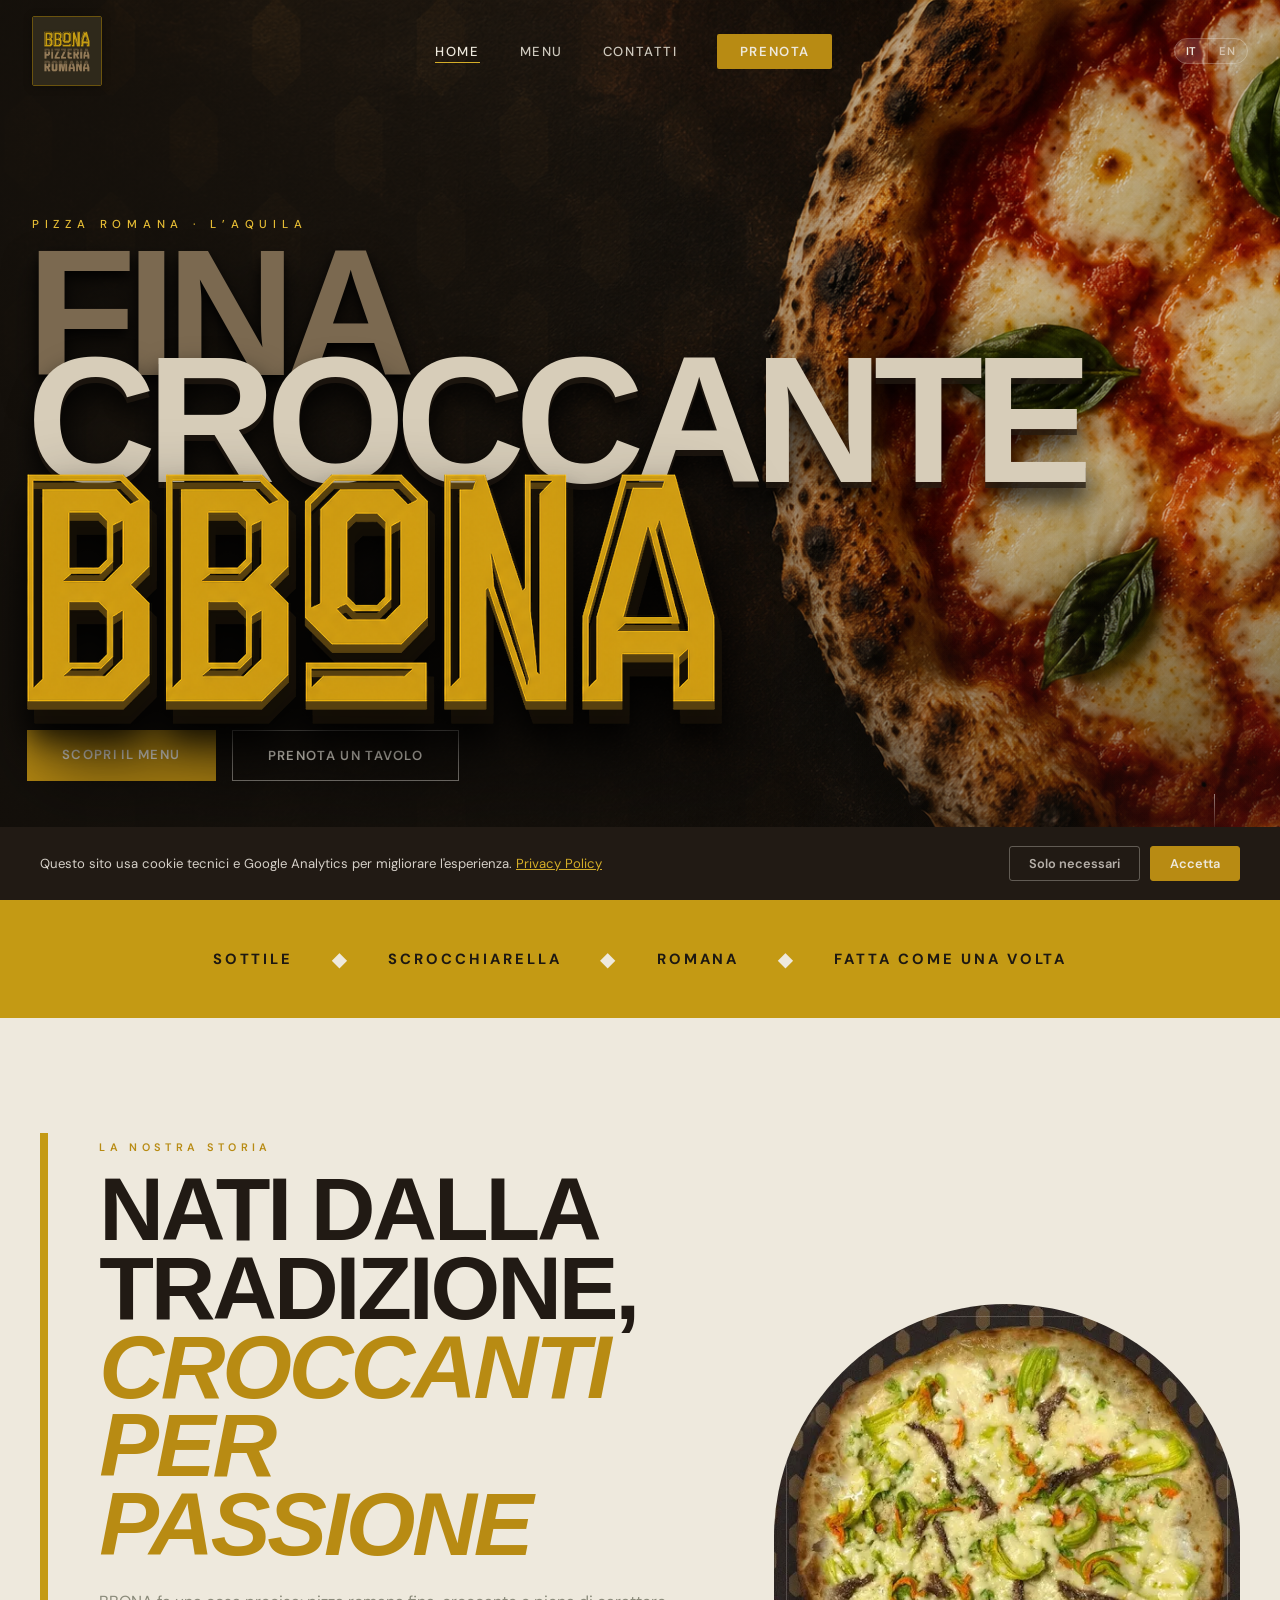
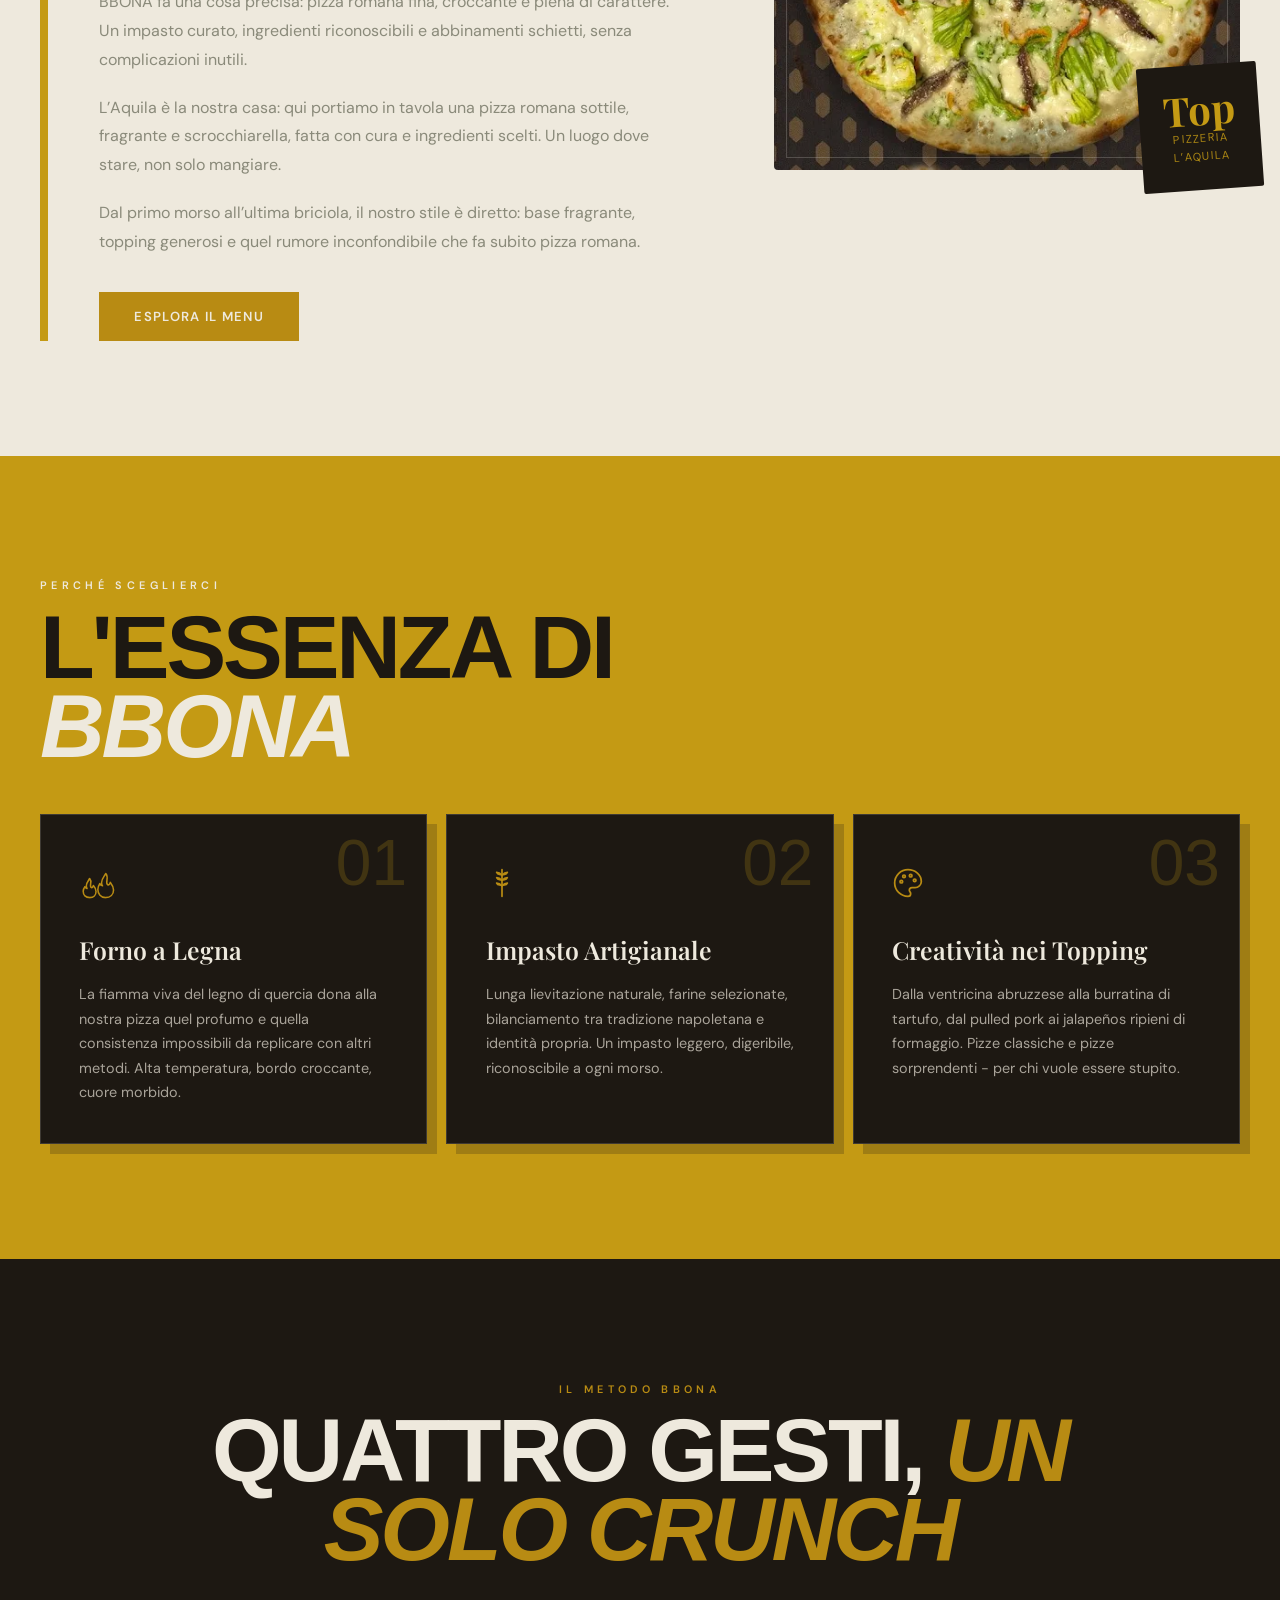
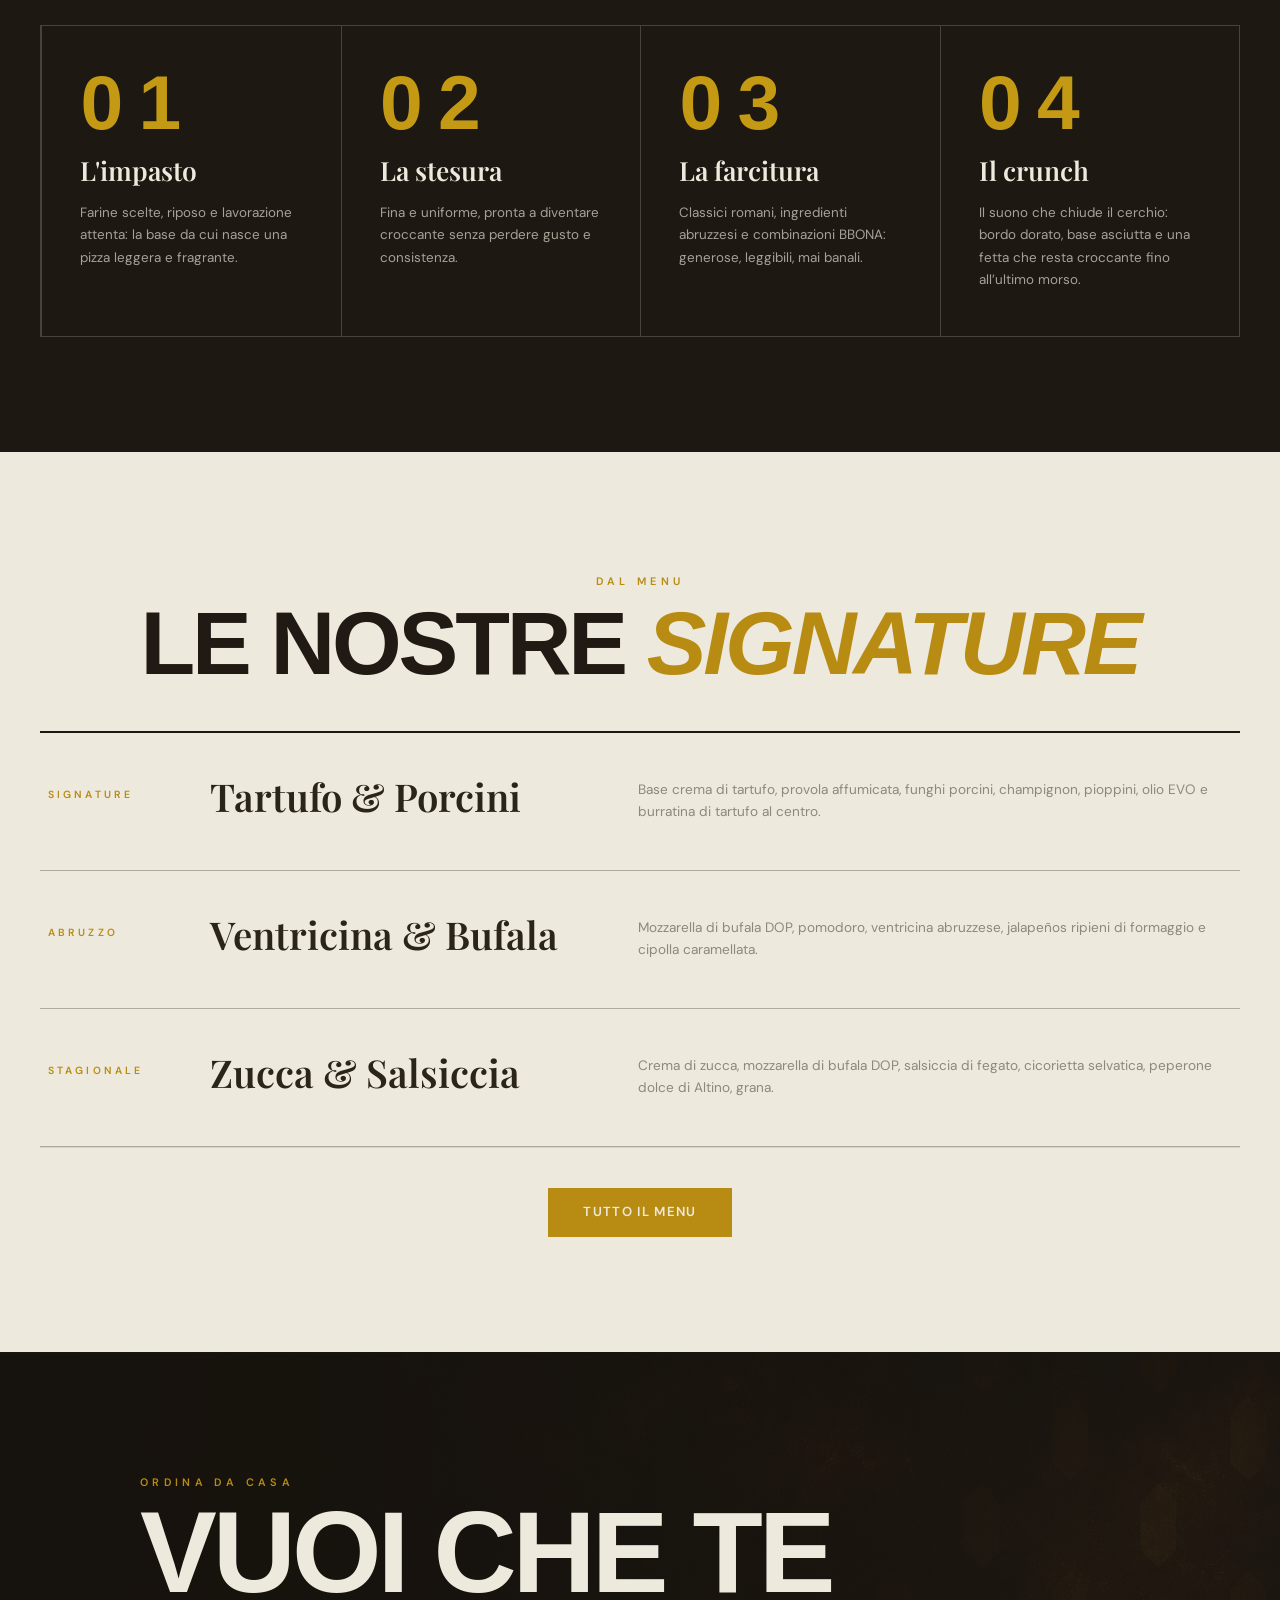
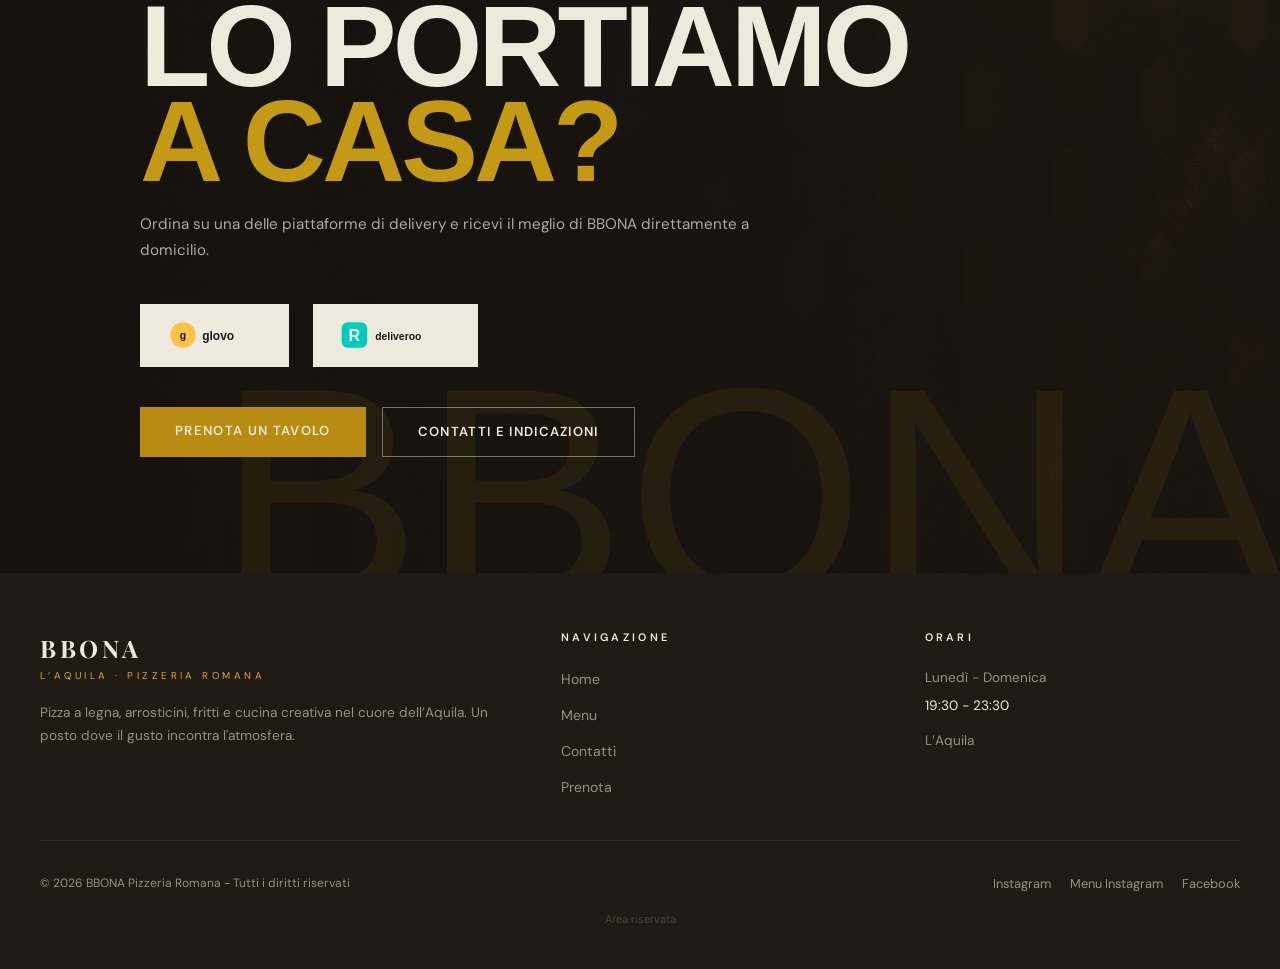
==== commit c41bbdb1: "Add files via upload" ====
--- a/index.html
+++ b/index.html
@@ -86,13 +86,6 @@
 </head>
 <body class="home-page">
 
-<!-- WhatsApp button fisso -->
-<a href="tel:+3908621956991" class="whatsapp-btn" aria-label="Chiama BBONA allo 0862 195 6991">
-  <svg viewBox="0 0 24 24" xmlns="http://www.w3.org/2000/svg">
-    <path d="M17.472 14.382c-.297-.149-1.758-.867-2.03-.967-.273-.099-.471-.148-.67.15-.197.297-.767.966-.94 1.164-.173.199-.347.223-.644.075-.297-.15-1.255-.463-2.39-1.475-.883-.788-1.48-1.761-1.653-2.059-.173-.297-.018-.458.13-.606.134-.133.298-.347.446-.52.149-.174.198-.298.298-.497.099-.198.05-.371-.025-.52-.075-.149-.669-1.612-.916-2.207-.242-.579-.487-.5-.669-.51-.173-.008-.371-.01-.57-.01-.198 0-.52.074-.792.372-.272.297-1.04 1.016-1.04 2.479 0 1.462 1.065 2.875 1.213 3.074.149.198 2.096 3.2 5.077 4.487.709.306 1.262.489 1.694.625.712.227 1.36.195 1.871.118.571-.085 1.758-.719 2.006-1.413.248-.694.248-1.289.173-1.413-.074-.124-.272-.198-.57-.347m-5.421 7.403h-.004a9.87 9.87 0 01-5.031-1.378l-.361-.214-3.741.982.998-3.648-.235-.374a9.86 9.86 0 01-1.51-5.26c.001-5.45 4.436-9.884 9.888-9.884 2.64 0 5.122 1.03 6.988 2.898a9.825 9.825 0 012.893 6.994c-.003 5.45-4.437 9.884-9.885 9.884m8.413-18.297A11.815 11.815 0 0012.05 0C5.495 0 .16 5.335.157 11.892c0 2.096.547 4.142 1.588 5.945L.057 24l6.305-1.654a11.882 11.882 0 005.683 1.448h.005c6.554 0 11.89-5.335 11.893-11.893a11.821 11.821 0 00-3.48-8.413z"/>
-  </svg>
-</a>
-
 <!-- ═══ NAVBAR ═══ -->
 <nav class="navbar" id="navbar">
   <a href="index.html" class="navbar__logo" aria-label="BBONA Pizzeria Romana - Home">
--- a/css/style.css
+++ b/css/style.css
@@ -2387,28 +2387,6 @@
 #cookie-accept { background: var(--terracotta); color: var(--crema); border-color: var(--terracotta); }
 #cookie-accept:hover { background: var(--terracotta-lt); }
 
-/* ===== WHATSAPP BUTTON ===== */
-.whatsapp-btn {
-  position: fixed;
-  bottom: 1.8rem;
-  left: 1.8rem;
-  z-index: 8000;
-  width: 52px; height: 52px;
-  border-radius: 50%;
-  background: #25D366;
-  display: flex;
-  align-items: center;
-  justify-content: center;
-  box-shadow: 0 4px 20px rgba(37,211,102,0.45);
-  transition: transform 0.25s, box-shadow 0.25s;
-  text-decoration: none;
-}
-.whatsapp-btn:hover {
-  transform: scale(1.08);
-  box-shadow: 0 6px 28px rgba(37,211,102,0.55);
-}
-.whatsapp-btn svg { width: 28px; height: 28px; fill: white; }
-
 /* ===== LANG TOGGLE ===== */
 .lang-toggle {
   display: flex;
@@ -2450,8 +2428,6 @@
     font-size: 0.68rem;
     padding: 0.28rem 0.62rem;
   }
-  .whatsapp-btn { bottom: 1.2rem; left: 1.2rem; width: 46px; height: 46px; }
-  .whatsapp-btn svg { width: 24px; height: 24px; }
   #cookie-banner { padding: 1rem 1.2rem; }
   .cookie-inner { flex-direction: column; align-items: flex-start; gap: 0.8rem; }
 }
@@ -2735,3 +2711,147 @@
     min-height: 4rem;
   }
 }
+
+/* ═══ Correzioni mobile: hero contenute e menu realmente fullscreen ═══ */
+@media (max-width: 900px) {
+  .navbar__burger {
+    width: 44px;
+    height: 44px;
+    align-items: center;
+    justify-content: center;
+    flex-direction: column;
+    gap: 5px;
+    margin-right: -.55rem;
+    cursor: pointer;
+  }
+  .navbar__burger span {
+    margin: 0;
+  }
+  .navbar__links {
+    inset: 0;
+    width: 100vw;
+    height: 100vh;
+    height: 100dvh;
+    min-height: 100vh;
+    min-height: 100dvh;
+    padding: 7.5rem 1.35rem 2rem;
+    justify-content: center;
+    align-items: stretch;
+    overflow-y: auto;
+    overscroll-behavior: contain;
+  }
+  .navbar__links::after {
+    z-index: 0;
+    pointer-events: none;
+  }
+  .navbar__links::before {
+    z-index: 1;
+    pointer-events: none;
+  }
+  .navbar__links li {
+    position: relative;
+    z-index: 3;
+    flex: 0 0 auto;
+    max-width: 32rem;
+  }
+  .navbar__links.open a {
+    position: relative;
+    z-index: 4;
+    width: 100%;
+    min-height: 4.25rem;
+    padding: .6rem .15rem;
+    pointer-events: auto;
+  }
+  .navbar__close {
+    z-index: 5;
+  }
+}
+
+@media (max-width: 800px) {
+  .home-page .hero--photo {
+    min-height: 92svh;
+  }
+  .home-page .hero__content--photo {
+    min-height: 92svh;
+    padding-top: 7.5rem;
+    padding-bottom: 2.25rem;
+  }
+  .home-page .hero--photo .hero__overlay {
+    pointer-events: none;
+    background:
+      linear-gradient(90deg, rgba(12,9,6,.78) 0%, rgba(12,9,6,.42) 64%, rgba(12,9,6,.1) 100%);
+  }
+  .home-page .hero__scroll-hint {
+    display: none;
+  }
+  .home-page .bbona-hero-claim {
+    line-height: .74;
+    overflow: visible;
+  }
+  .home-page .bbona-hero-claim span {
+    max-width: 100%;
+    line-height: .78;
+  }
+  .home-page .bbona-hero-claim span.bbona-hero-claim__back {
+    font-size: clamp(3.4rem, 15.5vw, 4.35rem);
+  }
+  .home-page .bbona-hero-claim span.bbona-hero-claim__mid {
+    font-size: clamp(2.9rem, 12.5vw, 3.55rem);
+    letter-spacing: .035em;
+  }
+  .home-page .bbona-hero-claim__front {
+    height: clamp(6.7rem, 30vw, 8rem);
+  }
+  .home-page .hero__actions {
+    position: relative;
+    z-index: 5;
+    margin-top: -.25rem;
+  }
+  .home-page .hero__actions .btn {
+    position: relative;
+    z-index: 6;
+  }
+
+  .menu-page .menu-hero {
+    min-height: 52svh;
+    padding-top: 7rem;
+    padding-bottom: 2.5rem;
+  }
+  .menu-page .menu-hero__title {
+    max-width: 100%;
+    font-size: clamp(3.75rem, 18vw, 5rem);
+    line-height: .95;
+    overflow: visible;
+  }
+  .contacts-page .prenota-hero {
+    min-height: 620px;
+    padding-top: 7.5rem;
+    padding-bottom: 3.25rem;
+  }
+  .contacts-page .prenota-hero__title {
+    max-width: 100%;
+    font-size: clamp(3.35rem, 14.5vw, 4.65rem);
+    line-height: .98;
+    letter-spacing: -.025em;
+    overflow: visible;
+  }
+}
+
+@media (max-width: 370px) {
+  .home-page .hero__content--photo {
+    padding-inline: 1rem;
+  }
+  .home-page .hero__eyebrow,
+  .home-page .bbona-hero-claim,
+  .home-page .hero__actions {
+    width: calc(100vw - 2rem);
+  }
+  .home-page .bbona-hero-claim span.bbona-hero-claim__mid {
+    font-size: 2.7rem;
+    letter-spacing: .02em;
+  }
+  .navbar__links.open a {
+    min-height: 3.8rem;
+    font-size: 1.9rem;
+  }
+}
